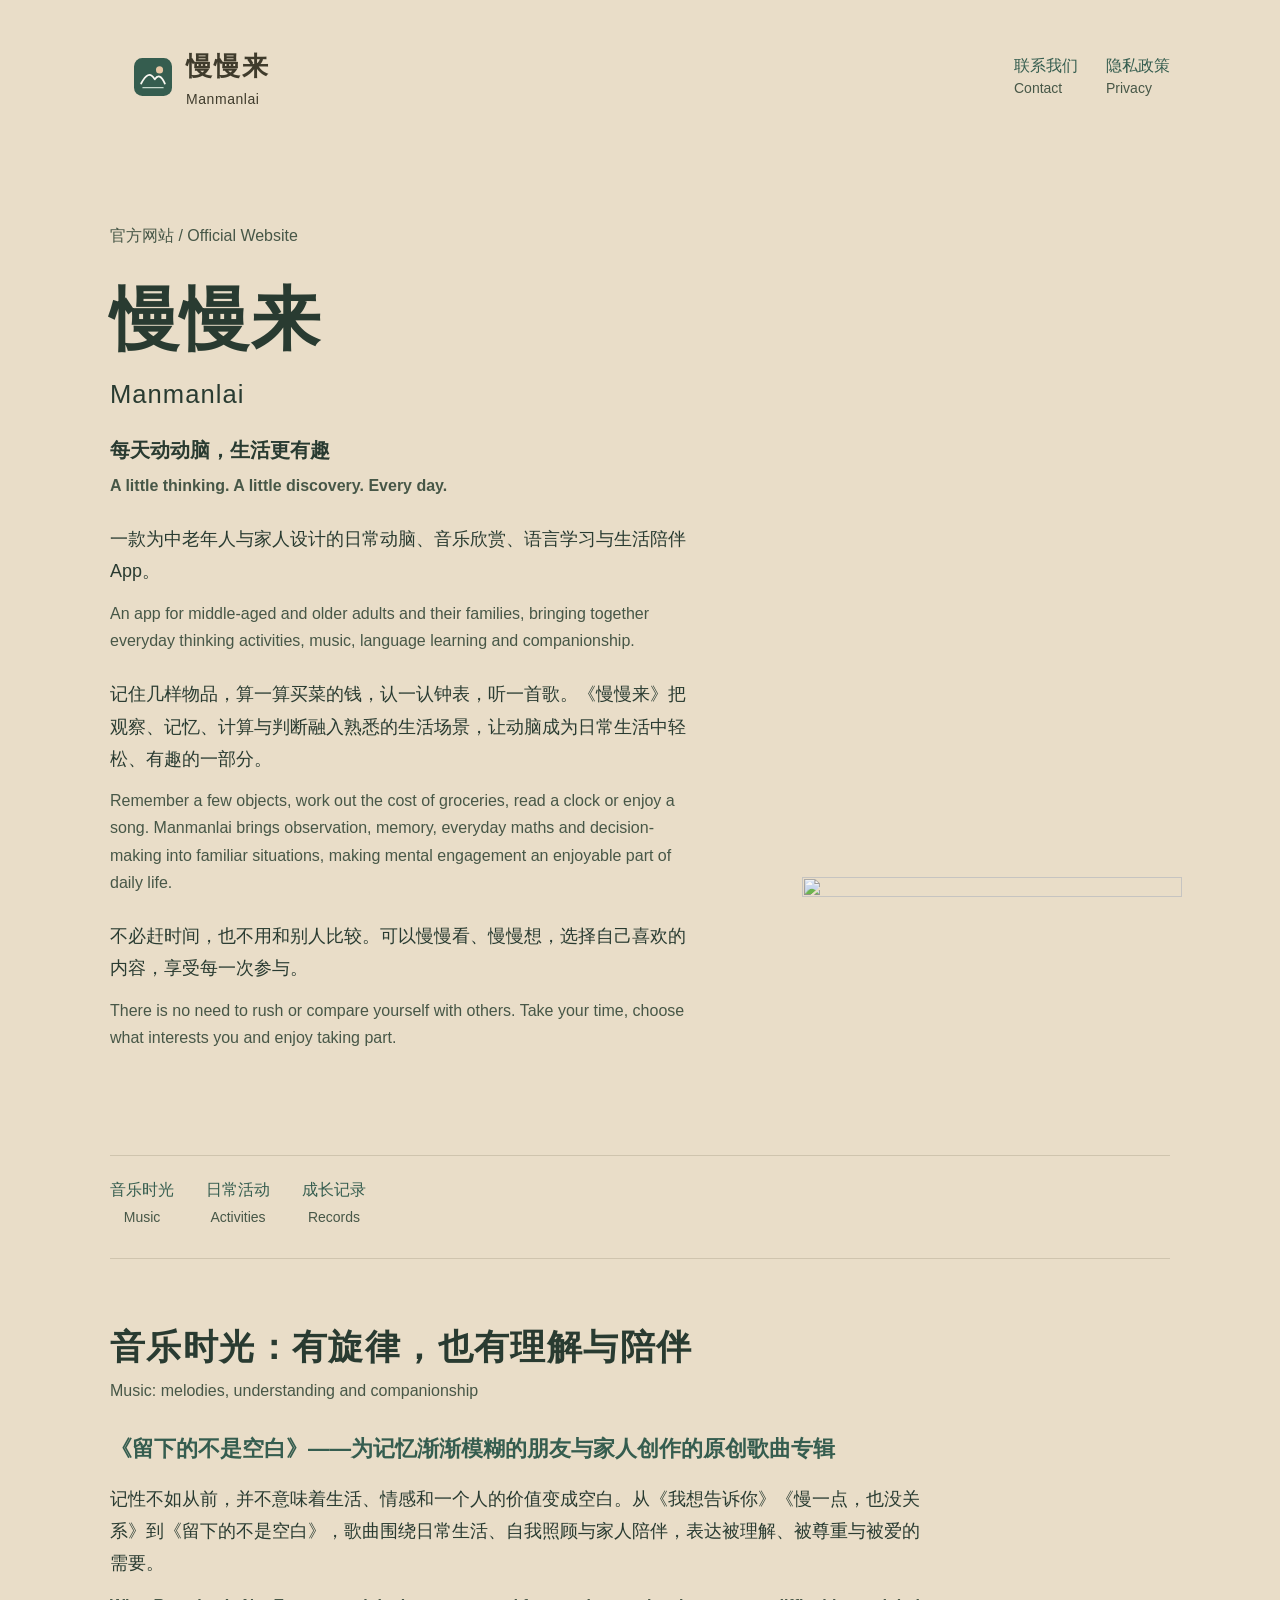
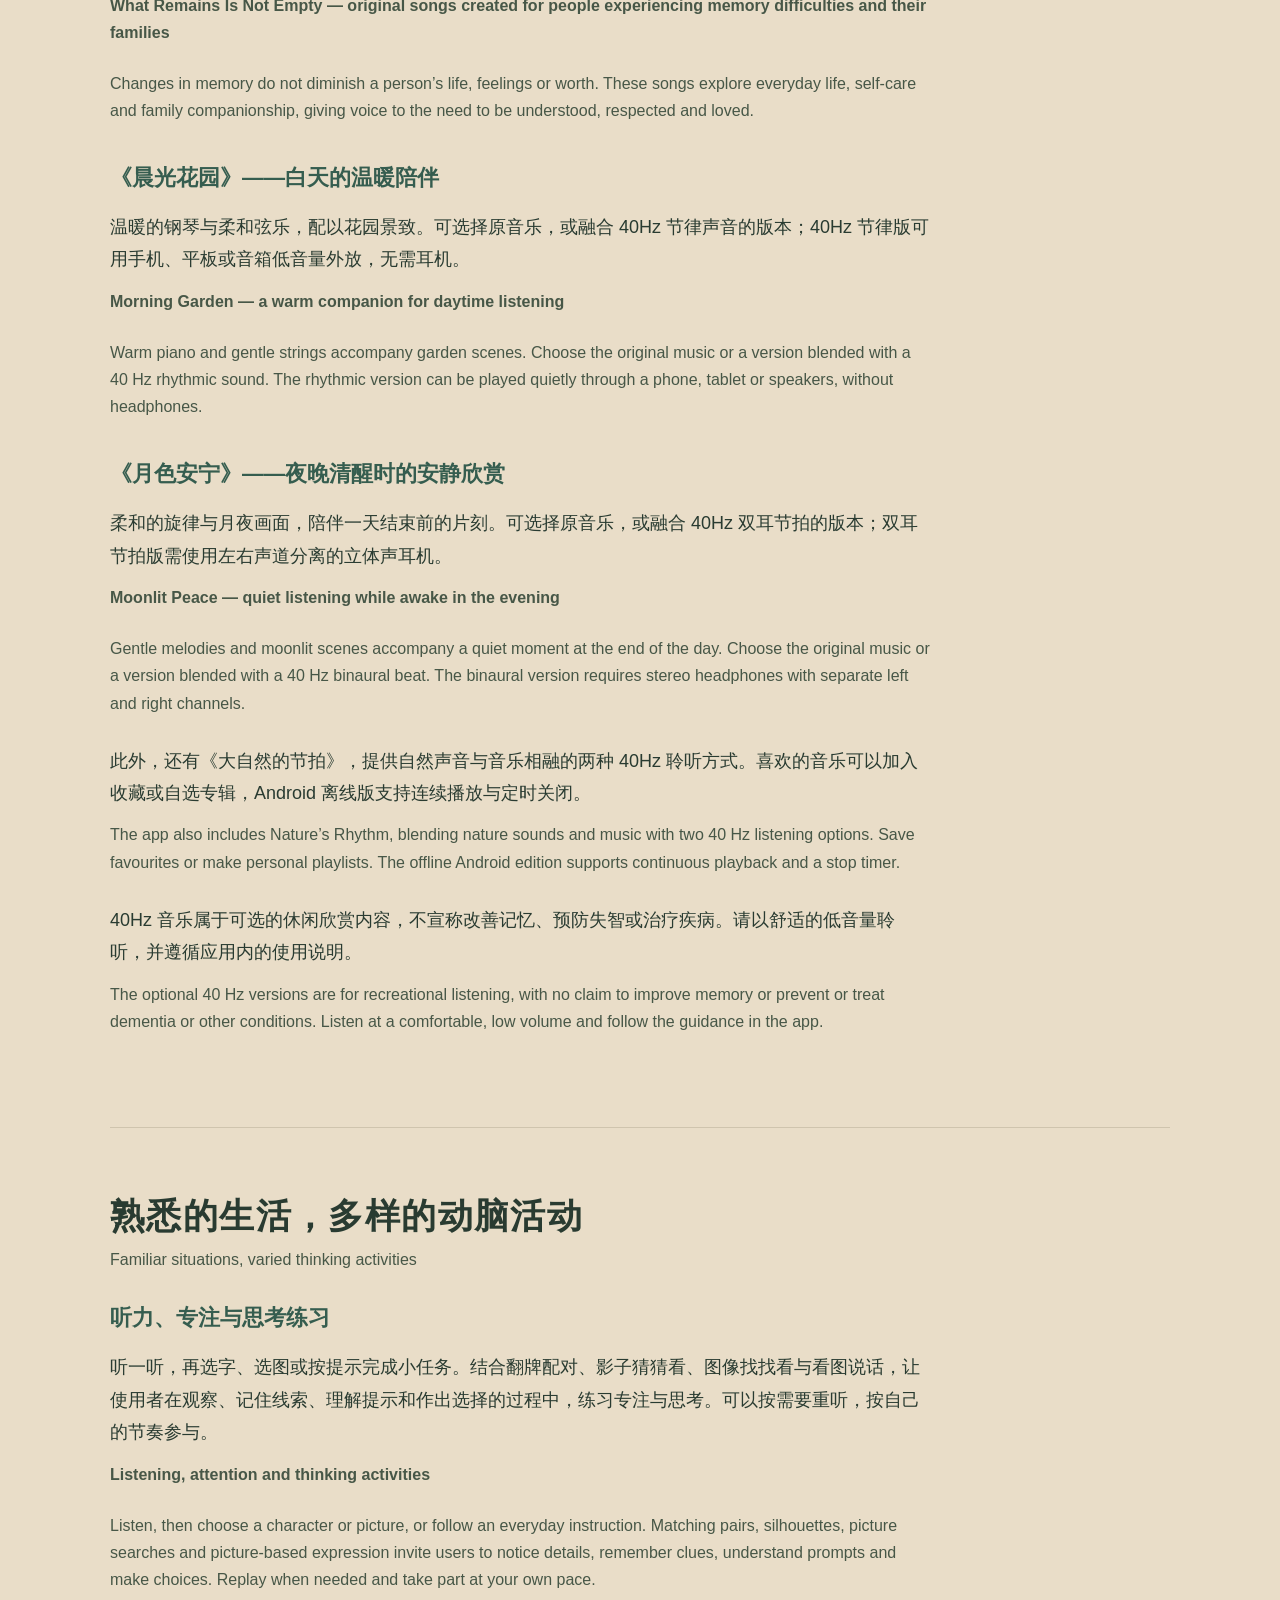
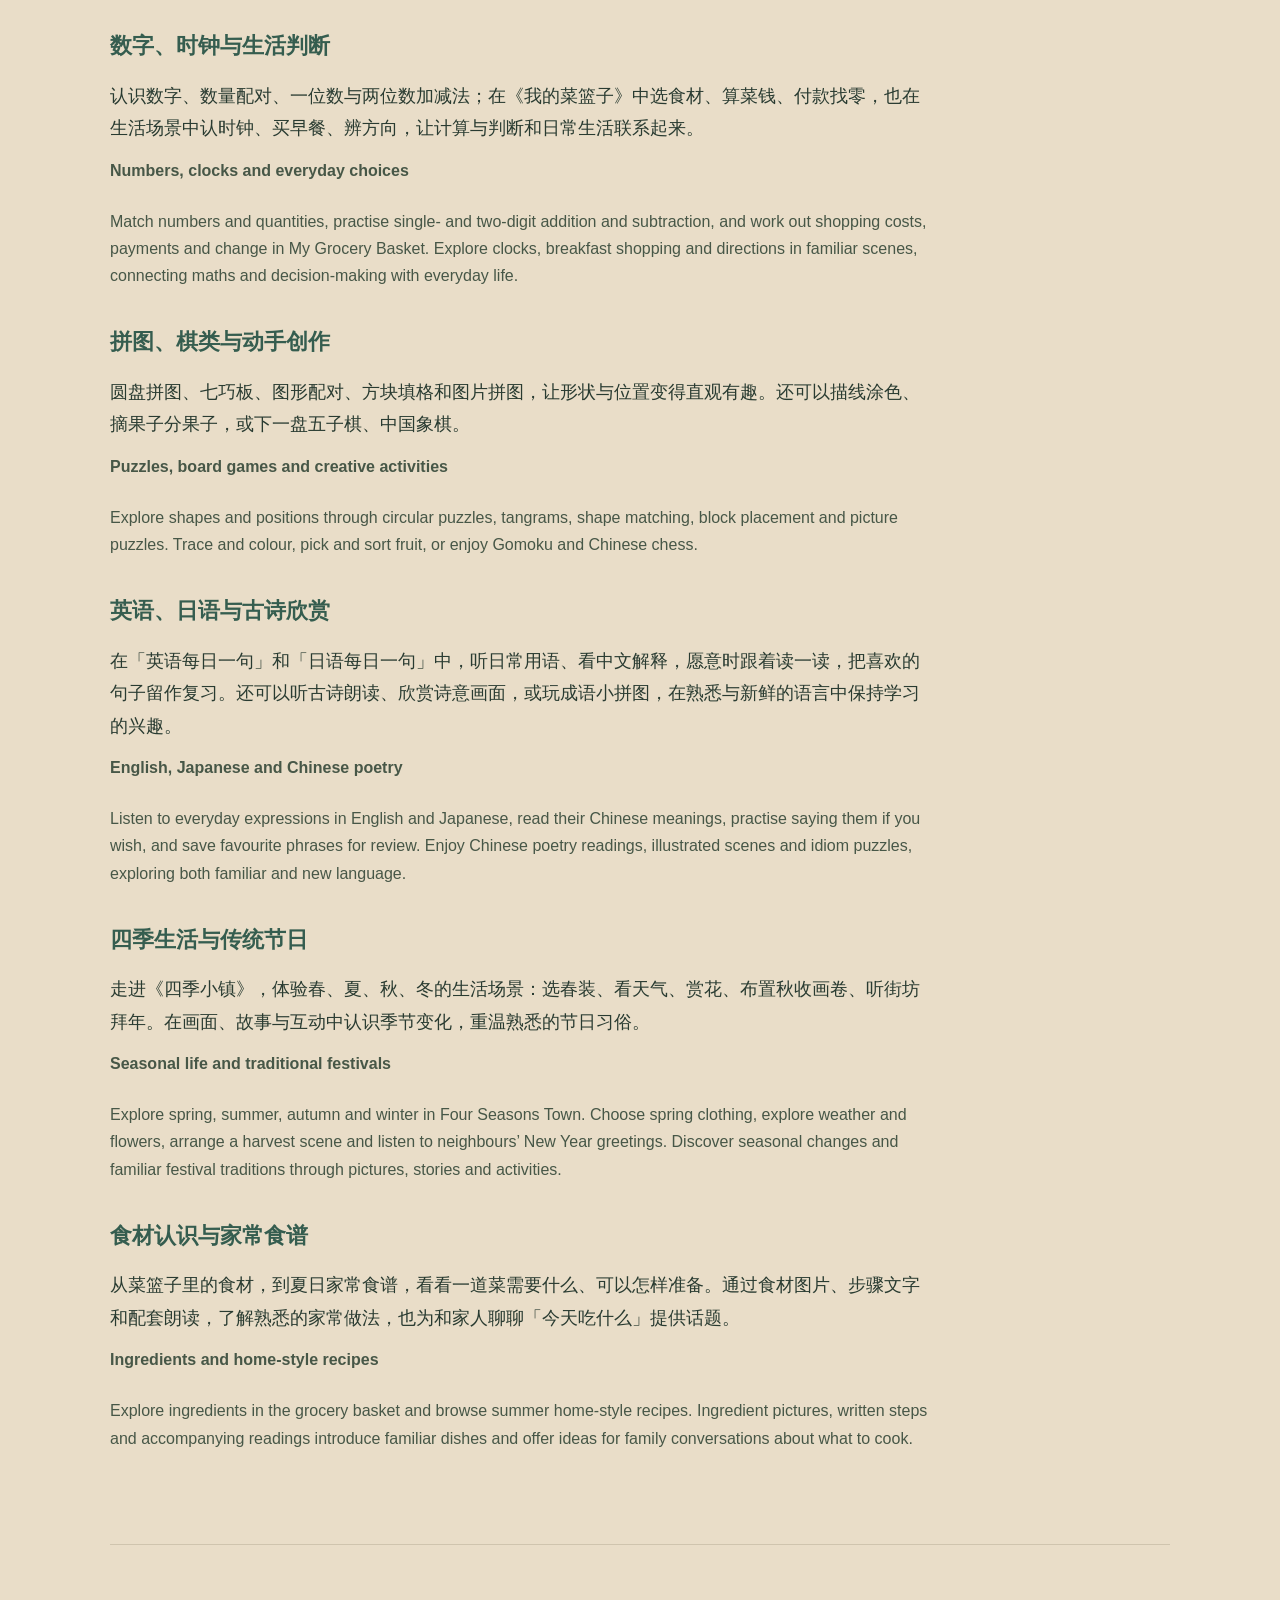
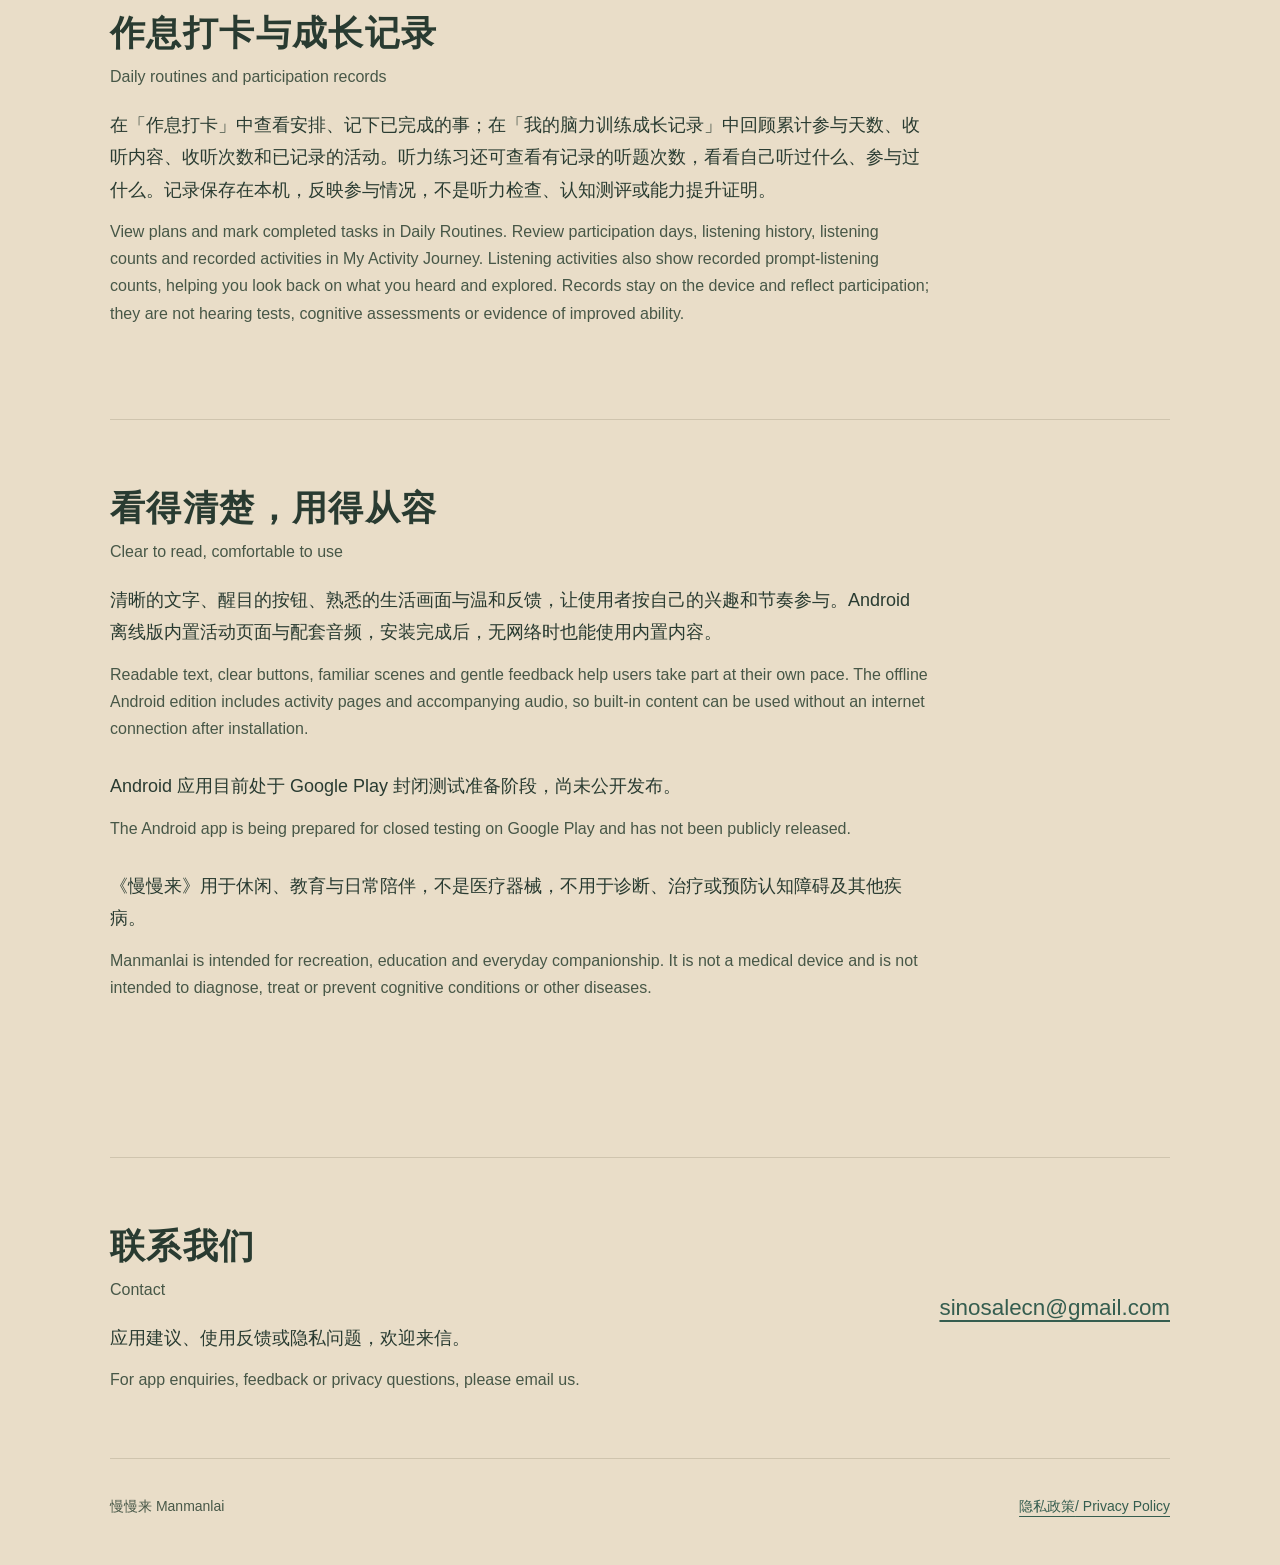
==== index.html @ cb076242 "Publish approved bilingual Manmanlai website content" ====
<!doctype html>
<html lang="zh-CN">
<head>
  <meta charset="utf-8">
  <meta name="viewport" content="width=device-width, initial-scale=1">
  <meta name="description" content="慢慢来 Manmanlai，为中老年人与家人设计的日常动脑、音乐欣赏、语言学习与生活陪伴 App。原创歌曲、可选40Hz音乐、英语日语、古诗、四季活动与本机参与记录。">
  <meta name="theme-color" content="#355d4f">
  <title>慢慢来 Manmanlai · 每天动动脑，生活更有趣</title>
  <link rel="icon" href="logo.svg" type="image/svg+xml">
  <link rel="stylesheet" href="styles.css">
  <link rel="stylesheet" href="paper.css">
</head>
<body>
  <a class="skip" href="#main">跳到主要内容 <span lang="en">/ Skip to content</span></a>
  <header class="site-header wrap">
    <a class="brand" href="./" aria-label="慢慢来 Manmanlai 首页 / Home"><img src="logo.svg" width="48" height="48" alt=""><span>慢慢来 <small lang="en">Manmanlai</small></span></a>
    <nav aria-label="导航 / Navigation"><a href="#contact">联系我们 <span lang="en">Contact</span></a><a href="privacy.html">隐私政策 <span lang="en">Privacy</span></a></nav>
  </header>
  <main id="main" class="wrap">
    <section class="hero" aria-labelledby="title">
      <p class="eyebrow">官方网站 <span lang="en">/ Official Website</span></p>
      <h1 id="title">慢慢来 <span class="title-en" lang="en">Manmanlai</span></h1>
      <p class="intro"><strong>每天动动脑，生活更有趣</strong></p>
      <p class="en" lang="en"><strong>A little thinking. A little discovery. Every day.</strong></p>
      <p>一款为中老年人与家人设计的日常动脑、音乐欣赏、语言学习与生活陪伴 App。</p>
      <p class="en" lang="en">An app for middle-aged and older adults and their families, bringing together everyday thinking activities, music, language learning and companionship.</p>
      <p>记住几样物品，算一算买菜的钱，认一认钟表，听一首歌。《慢慢来》把观察、记忆、计算与判断融入熟悉的生活场景，让动脑成为日常生活中轻松、有趣的一部分。</p>
      <p class="en" lang="en">Remember a few objects, work out the cost of groceries, read a clock or enjoy a song. Manmanlai brings observation, memory, everyday maths and decision-making into familiar situations, making mental engagement an enjoyable part of daily life.</p>
      <p>不必赶时间，也不用和别人比较。可以慢慢看、慢慢想，选择自己喜欢的内容，享受每一次参与。</p>
      <p class="en" lang="en">There is no need to rush or compare yourself with others. Take your time, choose what interests you and enjoy taking part.</p>
      <img class="hero-art" src="assets/mountain-ink.png" width="1536" height="1024" alt="" fetchpriority="high">
    </section>
    <nav class="section-links" aria-label="页面内容 / On this page"><a href="#music">音乐时光 <span lang="en">Music</span></a><a href="#activities">日常活动 <span lang="en">Activities</span></a><a href="#records">成长记录 <span lang="en">Records</span></a></nav>
    <section id="music" class="section" aria-labelledby="music-title">
      <h2 id="music-title">音乐时光：有旋律，也有理解与陪伴 <span class="en-heading" lang="en">Music: melodies, understanding and companionship</span></h2>
      <h3><strong>《留下的不是空白》——为记忆渐渐模糊的朋友与家人创作的原创歌曲专辑</strong></h3>
      <p>记性不如从前，并不意味着生活、情感和一个人的价值变成空白。从《我想告诉你》《慢一点，也没关系》到《留下的不是空白》，歌曲围绕日常生活、自我照顾与家人陪伴，表达被理解、被尊重与被爱的需要。</p>
      <p class="en" lang="en"><strong>What Remains Is Not Empty — original songs created for people experiencing memory difficulties and their families</strong></p>
      <p class="en" lang="en">Changes in memory do not diminish a person’s life, feelings or worth. These songs explore everyday life, self-care and family companionship, giving voice to the need to be understood, respected and loved.</p>
      <h3><strong>《晨光花园》——白天的温暖陪伴</strong></h3>
      <p>温暖的钢琴与柔和弦乐，配以花园景致。可选择原音乐，或融合 40Hz 节律声音的版本；40Hz 节律版可用手机、平板或音箱低音量外放，无需耳机。</p>
      <p class="en" lang="en"><strong>Morning Garden — a warm companion for daytime listening</strong></p>
      <p class="en" lang="en">Warm piano and gentle strings accompany garden scenes. Choose the original music or a version blended with a 40 Hz rhythmic sound. The rhythmic version can be played quietly through a phone, tablet or speakers, without headphones.</p>
      <h3><strong>《月色安宁》——夜晚清醒时的安静欣赏</strong></h3>
      <p>柔和的旋律与月夜画面，陪伴一天结束前的片刻。可选择原音乐，或融合 40Hz 双耳节拍的版本；双耳节拍版需使用左右声道分离的立体声耳机。</p>
      <p class="en" lang="en"><strong>Moonlit Peace — quiet listening while awake in the evening</strong></p>
      <p class="en" lang="en">Gentle melodies and moonlit scenes accompany a quiet moment at the end of the day. Choose the original music or a version blended with a 40 Hz binaural beat. The binaural version requires stereo headphones with separate left and right channels.</p>
      <p>此外，还有《大自然的节拍》，提供自然声音与音乐相融的两种 40Hz 聆听方式。喜欢的音乐可以加入收藏或自选专辑，Android 离线版支持连续播放与定时关闭。</p>
      <p class="en" lang="en">The app also includes Nature’s Rhythm, blending nature sounds and music with two 40 Hz listening options. Save favourites or make personal playlists. The offline Android edition supports continuous playback and a stop timer.</p>
      <p>40Hz 音乐属于可选的休闲欣赏内容，不宣称改善记忆、预防失智或治疗疾病。请以舒适的低音量聆听，并遵循应用内的使用说明。</p>
      <p class="en" lang="en">The optional 40 Hz versions are for recreational listening, with no claim to improve memory or prevent or treat dementia or other conditions. Listen at a comfortable, low volume and follow the guidance in the app.</p>
    </section>
    <section id="activities" class="section" aria-labelledby="activities-title">
      <h2 id="activities-title">熟悉的生活，多样的动脑活动 <span class="en-heading" lang="en">Familiar situations, varied thinking activities</span></h2>
      <h3><strong>听力、专注与思考练习</strong></h3>
      <p>听一听，再选字、选图或按提示完成小任务。结合翻牌配对、影子猜猜看、图像找找看与看图说话，让使用者在观察、记住线索、理解提示和作出选择的过程中，练习专注与思考。可以按需要重听，按自己的节奏参与。</p>
      <p class="en" lang="en"><strong>Listening, attention and thinking activities</strong></p>
      <p class="en" lang="en">Listen, then choose a character or picture, or follow an everyday instruction. Matching pairs, silhouettes, picture searches and picture-based expression invite users to notice details, remember clues, understand prompts and make choices. Replay when needed and take part at your own pace.</p>
      <h3><strong>数字、时钟与生活判断</strong></h3>
      <p>认识数字、数量配对、一位数与两位数加减法；在《我的菜篮子》中选食材、算菜钱、付款找零，也在生活场景中认时钟、买早餐、辨方向，让计算与判断和日常生活联系起来。</p>
      <p class="en" lang="en"><strong>Numbers, clocks and everyday choices</strong></p>
      <p class="en" lang="en">Match numbers and quantities, practise single- and two-digit addition and subtraction, and work out shopping costs, payments and change in My Grocery Basket. Explore clocks, breakfast shopping and directions in familiar scenes, connecting maths and decision-making with everyday life.</p>
      <h3><strong>拼图、棋类与动手创作</strong></h3>
      <p>圆盘拼图、七巧板、图形配对、方块填格和图片拼图，让形状与位置变得直观有趣。还可以描线涂色、摘果子分果子，或下一盘五子棋、中国象棋。</p>
      <p class="en" lang="en"><strong>Puzzles, board games and creative activities</strong></p>
      <p class="en" lang="en">Explore shapes and positions through circular puzzles, tangrams, shape matching, block placement and picture puzzles. Trace and colour, pick and sort fruit, or enjoy Gomoku and Chinese chess.</p>
      <h3><strong>英语、日语与古诗欣赏</strong></h3>
      <p>在「英语每日一句」和「日语每日一句」中，听日常用语、看中文解释，愿意时跟着读一读，把喜欢的句子留作复习。还可以听古诗朗读、欣赏诗意画面，或玩成语小拼图，在熟悉与新鲜的语言中保持学习的兴趣。</p>
      <p class="en" lang="en"><strong>English, Japanese and Chinese poetry</strong></p>
      <p class="en" lang="en">Listen to everyday expressions in English and Japanese, read their Chinese meanings, practise saying them if you wish, and save favourite phrases for review. Enjoy Chinese poetry readings, illustrated scenes and idiom puzzles, exploring both familiar and new language.</p>
      <h3><strong>四季生活与传统节日</strong></h3>
      <p>走进《四季小镇》，体验春、夏、秋、冬的生活场景：选春装、看天气、赏花、布置秋收画卷、听街坊拜年。在画面、故事与互动中认识季节变化，重温熟悉的节日习俗。</p>
      <p class="en" lang="en"><strong>Seasonal life and traditional festivals</strong></p>
      <p class="en" lang="en">Explore spring, summer, autumn and winter in Four Seasons Town. Choose spring clothing, explore weather and flowers, arrange a harvest scene and listen to neighbours’ New Year greetings. Discover seasonal changes and familiar festival traditions through pictures, stories and activities.</p>
      <h3><strong>食材认识与家常食谱</strong></h3>
      <p>从菜篮子里的食材，到夏日家常食谱，看看一道菜需要什么、可以怎样准备。通过食材图片、步骤文字和配套朗读，了解熟悉的家常做法，也为和家人聊聊「今天吃什么」提供话题。</p>
      <p class="en" lang="en"><strong>Ingredients and home-style recipes</strong></p>
      <p class="en" lang="en">Explore ingredients in the grocery basket and browse summer home-style recipes. Ingredient pictures, written steps and accompanying readings introduce familiar dishes and offer ideas for family conversations about what to cook.</p>
    </section>
    <section id="records" class="section" aria-labelledby="records-title">
      <h2 id="records-title">作息打卡与成长记录 <span class="en-heading" lang="en">Daily routines and participation records</span></h2>
      <p>在「作息打卡」中查看安排、记下已完成的事；在「我的脑力训练成长记录」中回顾累计参与天数、收听内容、收听次数和已记录的活动。听力练习还可查看有记录的听题次数，看看自己听过什么、参与过什么。记录保存在本机，反映参与情况，不是听力检查、认知测评或能力提升证明。</p>
      <p class="en" lang="en">View plans and mark completed tasks in Daily Routines. Review participation days, listening history, listening counts and recorded activities in My Activity Journey. Listening activities also show recorded prompt-listening counts, helping you look back on what you heard and explored. Records stay on the device and reflect participation; they are not hearing tests, cognitive assessments or evidence of improved ability.</p>
    </section>
    <section id="design" class="section" aria-labelledby="design-title">
      <h2 id="design-title">看得清楚，用得从容 <span class="en-heading" lang="en">Clear to read, comfortable to use</span></h2>
      <p>清晰的文字、醒目的按钮、熟悉的生活画面与温和反馈，让使用者按自己的兴趣和节奏参与。Android 离线版内置活动页面与配套音频，安装完成后，无网络时也能使用内置内容。</p>
      <p class="en" lang="en">Readable text, clear buttons, familiar scenes and gentle feedback help users take part at their own pace. The offline Android edition includes activity pages and accompanying audio, so built-in content can be used without an internet connection after installation.</p>
      <p>Android 应用目前处于 Google Play 封闭测试准备阶段，尚未公开发布。</p>
      <p class="en" lang="en">The Android app is being prepared for closed testing on Google Play and has not been publicly released.</p>
      <p>《慢慢来》用于休闲、教育与日常陪伴，不是医疗器械，不用于诊断、治疗或预防认知障碍及其他疾病。</p>
      <p class="en" lang="en">Manmanlai is intended for recreation, education and everyday companionship. It is not a medical device and is not intended to diagnose, treat or prevent cognitive conditions or other diseases.</p>
    </section>
    <section id="contact" class="section contact" aria-labelledby="contact-title">
      <div><h2 id="contact-title">联系我们 <span class="en-heading" lang="en">Contact</span></h2><p>应用建议、使用反馈或隐私问题，欢迎来信。</p><p class="en" lang="en">For app enquiries, feedback or privacy questions, please email us.</p></div>
      <a class="email" href="mailto:sinosalecn@gmail.com">sinosalecn@gmail.com</a>
    </section>
  </main>
  <footer class="wrap"><span>慢慢来 <span lang="en">Manmanlai</span></span><a href="privacy.html">隐私政策 <span lang="en">/ Privacy Policy</span></a></footer>
</body>
</html>
---- styles.css ----
:root{color-scheme:light;--paper:#faf8f2;--ink:#293d36;--green:#355d4f;--muted:#52645b;--line:#d5ded4;--wash:#e6ede5;font-family:-apple-system,BlinkMacSystemFont,"PingFang SC","Microsoft YaHei",sans-serif;color:var(--ink);background:var(--paper);font-size:100%;line-height:1.8}
*{box-sizing:border-box}body{margin:0}a{color:var(--green);text-underline-offset:5px}a:hover{text-decoration-thickness:2px}a:focus-visible{outline:3px solid var(--green);outline-offset:5px}img{display:block}p{margin:0 0 1rem}h1,h2,h3{line-height:1.4;margin:0 0 1.2rem}h1{font-size:clamp(2.7rem,6.5vw,4.8rem);font-weight:600;letter-spacing:.02em}h2{font-size:clamp(1.65rem,4vw,2.2rem);font-weight:600}h3{font-size:1.35rem;font-weight:600}p{font-size:1.125rem}.wrap{width:min(1060px,calc(100% - 64px));margin-inline:auto}.site-header{display:flex;align-items:center;justify-content:space-between;padding-block:30px;border-bottom:1px solid var(--line);gap:24px}.brand{display:flex;align-items:center;gap:14px;text-decoration:none;font-size:1.35rem;font-weight:600}.brand small{display:block;font-size:.875rem;font-weight:400;letter-spacing:.06em;line-height:1.4}nav{display:flex;gap:28px}nav a{display:flex;align-items:center;min-height:48px;font-size:1rem;text-decoration:none}.hero{position:relative;isolation:isolate;padding-block:88px 80px;overflow:hidden}.eyebrow{font-size:1rem;color:var(--muted);margin-bottom:22px}.intro{max-width:590px;font-size:1.25rem}.hero-note{color:var(--muted);margin-bottom:30px}.button{display:inline-flex;align-items:center;justify-content:center;min-height:56px;padding:10px 28px;background:var(--green);color:#fff;text-decoration:none;border-radius:8px;font-size:1.125rem}.section{padding-block:64px;border-top:1px solid var(--line);scroll-margin-top:24px}.section-intro{max-width:730px}.features{display:grid;grid-template-columns:1fr 1fr;gap:32px 64px;margin-top:40px}.features article{padding-left:20px;border-left:3px solid #b2c6b6}.features p{margin:0}.testing{padding:36px 40px;background:var(--wash);border:0;border-radius:8px;margin:16px 0 0}.testing .eyebrow{margin-bottom:12px}.muted{color:var(--muted);font-size:1rem}.contact{display:flex;align-items:center;justify-content:space-between;gap:30px;margin-top:64px}.email{font-size:clamp(1.1rem,2.4vw,1.4rem);overflow-wrap:anywhere;min-height:48px;display:inline-flex;align-items:center}.privacy-preview{max-width:760px}.privacy-preview h2{font-size:1.5rem}footer{display:flex;flex-wrap:wrap;justify-content:space-between;align-items:center;gap:16px;padding-block:26px 36px;border-top:1px solid var(--line);font-size:.875rem;color:var(--muted)}footer a{min-height:44px;display:inline-flex;align-items:center}.skip{position:absolute;left:16px;top:-100px;background:var(--paper);padding:12px;z-index:5}.skip:focus{top:12px}.quiet-mark{position:absolute;width:330px;height:300px;right:-16px;bottom:30px;z-index:-1;opacity:.7;overflow:hidden}.sun{position:absolute;width:55px;height:55px;border-radius:50%;background:#e6c7a5;top:26px;right:75px}.hill{position:absolute;width:260px;height:170px;border-radius:60% 80% 0 0;transform:rotate(-12deg);right:-10px;bottom:50px;background:#cbd8cf}.hill-front{right:80px;bottom:10px;background:#afc4b9;transform:rotate(18deg)}.water{position:absolute;bottom:15px;width:330px;border-top:2px solid #a0b9b0;transform:rotate(-5deg)}.seal{position:absolute;right:24px;bottom:10px;border:1px solid #986957;color:#865847;padding:0 5px;font-family:serif;font-size:20px}.hero p,.hero h1,.hero a{position:relative;z-index:1}
@media(max-width:900px){.quiet-mark{opacity:.32;right:-100px}.intro{max-width:570px}}@media(max-width:600px){.wrap{width:calc(100% - 40px)}.site-header{padding-block:20px;gap:14px;align-items:flex-start}.brand{gap:9px;font-size:1.15rem}.brand img{width:40px;height:40px}nav{gap:8px;flex-direction:column}nav a{font-size:.875rem;min-height:36px}.hero{padding-block:52px 64px}h1{font-size:2.65rem}.intro{font-size:1.125rem}.hero-note{max-width:240px}.quiet-mark{width:240px;right:-100px;bottom:15px;opacity:.25}.features{grid-template-columns:1fr;gap:28px}.section{padding-block:44px}.testing{padding:28px 24px}.contact{display:block;margin-top:44px}.contact .email{margin-top:8px}.eyebrow{font-size:.9375rem}footer{display:block}footer span{display:block}footer a{margin-block:4px}}
---- paper.css ----
/* Reuse the current Manmanlai app's approved paper assets and colors. */
.section-links{display:flex;flex-wrap:wrap;gap:12px 32px;padding:20px 0 28px;border-top:1px solid var(--line)}
.section-links a{display:inline-flex;flex-direction:column;justify-content:center;min-height:48px;text-decoration:none}
.section-links a span{font-size:.875rem;color:var(--muted)}
.section h3{font-size:1.35rem;line-height:1.6;color:var(--green);margin-top:36px;margin-bottom:16px}
.section h3:first-of-type{margin-top:28px}
.section>p{max-width:820px}
.section>p.en{max-width:820px;margin-bottom:28px}
html,:root{background:#e9ddc8 url('assets/home-bg-paper-light.jpg') repeat;background-size:600px 900px;color:#293b31}
body{background:transparent}
:root{--paper:#e9ddc8;--ink:#293b31;--muted:#475747;--line:#a99f8866}
.site-header{border-bottom:0}
.brand{position:relative;isolation:isolate;padding:14px 24px;min-width:220px}
.brand:before{content:'';position:absolute;inset:0;background:url('assets/title-layered-paper.png') center/100% 100% no-repeat;z-index:-1}
.brand>img{width:38px;height:38px}
.brand>span{font-family:'Kaiti SC',STKaiti,KaiTi,'Songti SC',serif;letter-spacing:.08em;font-size:1.6rem;color:#3f3b2c}
.brand small{font-family:-apple-system,BlinkMacSystemFont,'PingFang SC',sans-serif;font-size:.875rem;letter-spacing:.04em}
.hero{padding-block:68px 70px;min-height:620px;overflow:visible}
.hero h1{font-family:'Kaiti SC',STKaiti,KaiTi,'Songti SC',serif;font-weight:600;font-size:clamp(2.6rem,5.5vw,4.3rem)}
.hero .intro{max-width:570px}
.hero-art{position:absolute;width:470px;max-width:54%;height:auto;right:-12px;bottom:25px;z-index:-1;opacity:.85}
.section h2{font-family:'Kaiti SC',STKaiti,KaiTi,'Songti SC',serif;letter-spacing:.04em}
.features{gap:28px}
.features article{position:relative;isolation:isolate;border:0;padding:30px 32px;background:transparent}
.features article:before,.testing:before{content:'';position:absolute;inset:0;border:24px solid transparent;border-image:url('assets/card-torn-main.png') 76 fill / 24px / 0 stretch;z-index:-1;pointer-events:none}
.testing{position:relative;isolation:isolate;background:transparent;border-radius:0;padding:38px 40px}
.contact{position:relative}
.privacy-preview{max-width:none;padding-right:200px;position:relative}
.privacy-preview:after{content:'';position:absolute;right:0;bottom:35px;width:150px;height:145px;background:url('assets/flower-ink-reused.png') center/contain no-repeat;pointer-events:none}
.policy{max-width:760px;padding-block:40px 60px}.policy h1{font-size:2.3rem}.policy h2{font-size:1.5rem;margin-top:36px}.policy p,.policy li{font-size:1.125rem}.policy ul{padding-left:1.4em}.policy li{margin-bottom:12px}.policy nav{flex-wrap:wrap}.policy .back{display:inline-flex;align-items:center;min-height:48px}.policy a{overflow-wrap:anywhere}.error-page{min-height:65vh;padding-block:70px}
@media(max-width:900px){.hero-art{opacity:.42;bottom:20px;right:-10px}.hero{min-height:600px}}
@media(max-width:600px){.site-header{padding-block:16px;align-items:center}.brand{min-width:0;padding:14px 16px;gap:8px}.brand>span{font-size:1.4rem}.brand>img{width:32px;height:32px}nav{gap:4px}.hero{padding-block:40px 180px;min-height:0}.hero h1{font-size:2.65rem}.hero-art{max-width:none;width:280px;right:-10px;bottom:0;opacity:.85}.hero-note{max-width:none}.features article{padding:28px}.testing{padding:30px}.privacy-preview{padding-right:0;padding-bottom:155px}.privacy-preview:after{width:120px;height:120px;bottom:12px;right:0}.policy{padding-top:24px}}
.en{font-size:1rem;color:var(--muted);line-height:1.7;margin-top:-4px;margin-bottom:24px}
.en-heading{display:block;font-family:-apple-system,BlinkMacSystemFont,'PingFang SC',sans-serif;font-size:1rem;font-weight:400;letter-spacing:0;color:var(--muted);margin-top:6px;line-height:1.6}
.title-en{display:block;font-family:-apple-system,BlinkMacSystemFont,sans-serif;font-size:1.6rem;font-weight:400;letter-spacing:.04em;margin-top:8px}
.hero{padding-bottom:80px;min-height:480px}.hero .intro{margin-bottom:8px}.hero>p{max-width:580px}.hero-art{width:380px;max-width:40%;bottom:25px;opacity:.85}
.hero-note{color:var(--ink);margin:26px 0 8px}.features p.en{margin-top:12px}.contact .en{margin-bottom:0}.site-header nav a{display:block;line-height:1.5;padding-block:4px}.site-header nav a span{display:block;font-size:.875rem;color:var(--muted)}
@media(max-width:900px){.hero-art{max-width:38%;opacity:.38}.hero>p{max-width:570px}}
@media(max-width:600px){.site-header{gap:10px}.site-header nav{gap:10px;flex-direction:row}.site-header nav a{font-size:.875rem}.brand{padding:12px 10px;gap:6px}.brand>img{width:28px;height:28px}.brand>span{font-size:1.25rem}.brand small{font-size:.8rem}.hero{padding-bottom:170px;min-height:0}.hero-art{max-width:none;width:260px;bottom:0;opacity:.85}.hero>p{max-width:none}.hero-note{margin-bottom:8px}.section{padding-block:36px}.contact{margin-top:36px}.en{font-size:1rem}.policy p.en,.policy li .en{font-size:1rem}}
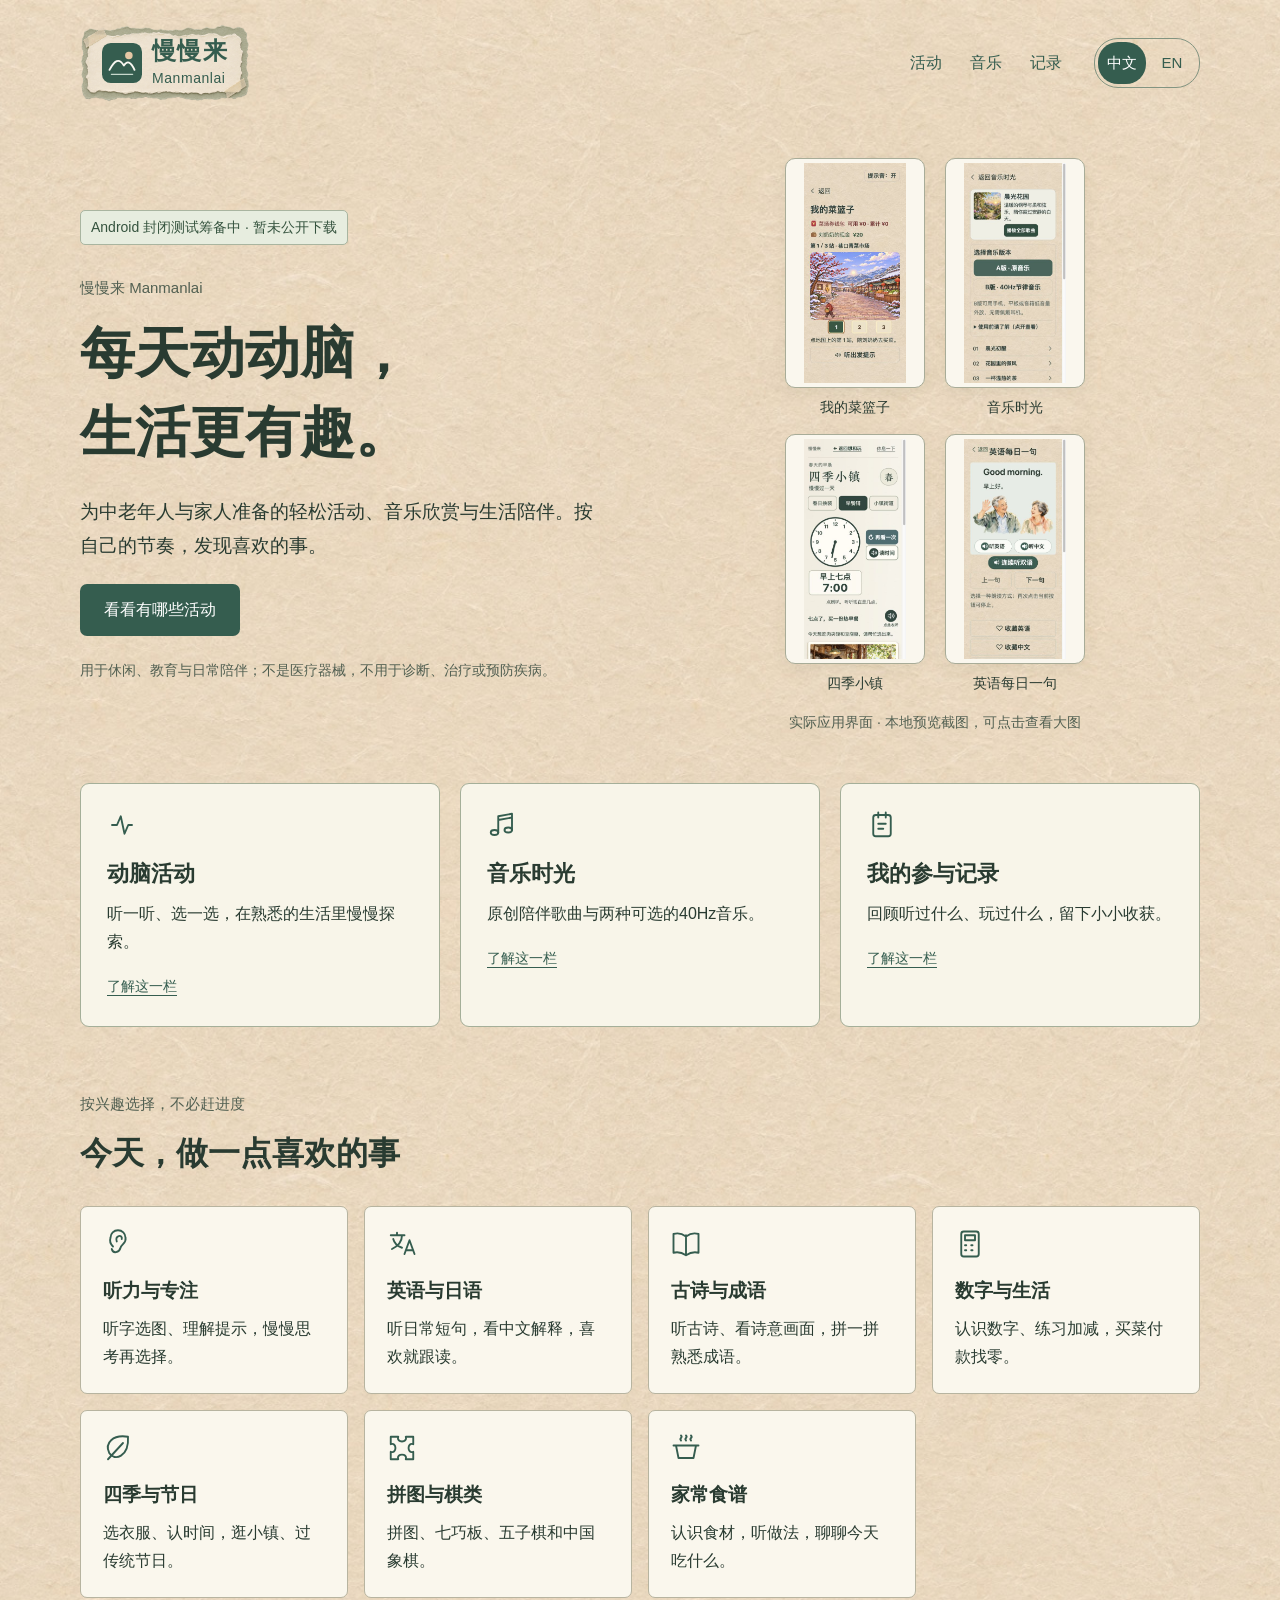
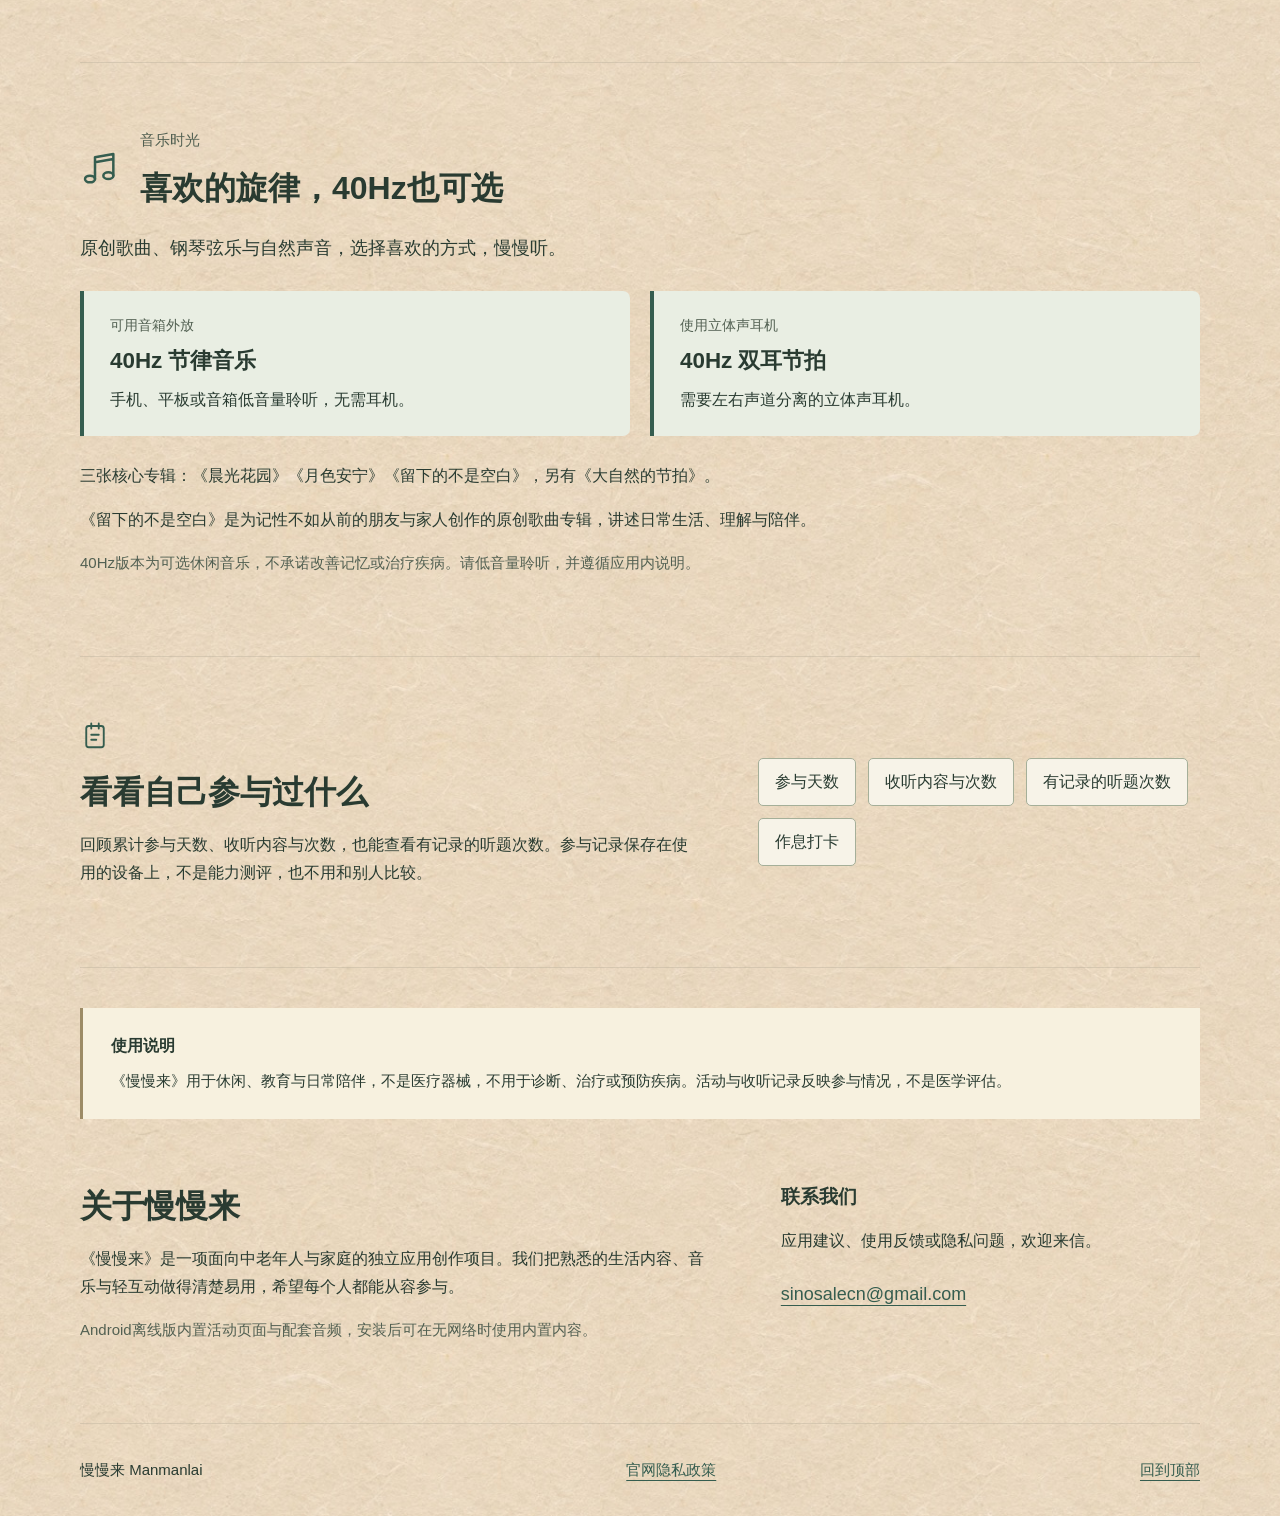
==== commit c218ec5a: "Simplify website layout and add language switching" ====
--- a/index.html
+++ b/index.html
@@ -3,99 +3,58 @@
 <head>
   <meta charset="utf-8">
   <meta name="viewport" content="width=device-width, initial-scale=1">
-  <meta name="description" content="慢慢来 Manmanlai，为中老年人与家人设计的日常动脑、音乐欣赏、语言学习与生活陪伴 App。原创歌曲、可选40Hz音乐、英语日语、古诗、四季活动与本机参与记录。">
+  <title>慢慢来 Manmanlai · 每天动动脑，生活更有趣</title>
+  <meta name="description" content="为中老年人与家人设计的轻松活动、原创音乐、可选40Hz音乐、英语日语与日常陪伴。Android封闭测试筹备中。">
   <meta name="theme-color" content="#355d4f">
-  <title>慢慢来 Manmanlai · 每天动动脑，生活更有趣</title>
+  <link rel="canonical" href="https://sinosale.github.io/manmanlai/">
+  <link rel="alternate" hreflang="zh-CN" href="https://sinosale.github.io/manmanlai/">
+  <link rel="alternate" hreflang="en" href="https://sinosale.github.io/manmanlai/english.html">
+  <link rel="alternate" hreflang="x-default" href="https://sinosale.github.io/manmanlai/">
   <link rel="icon" href="logo.svg" type="image/svg+xml">
-  <link rel="stylesheet" href="styles.css">
-  <link rel="stylesheet" href="paper.css">
+  <link rel="stylesheet" href="home.css">
 </head>
 <body>
-  <a class="skip" href="#main">跳到主要内容 <span lang="en">/ Skip to content</span></a>
+  <a class="skip" href="#main">跳到主要内容</a>
   <header class="site-header wrap">
-    <a class="brand" href="./" aria-label="慢慢来 Manmanlai 首页 / Home"><img src="logo.svg" width="48" height="48" alt=""><span>慢慢来 <small lang="en">Manmanlai</small></span></a>
-    <nav aria-label="导航 / Navigation"><a href="#contact">联系我们 <span lang="en">Contact</span></a><a href="privacy.html">隐私政策 <span lang="en">Privacy</span></a></nav>
+    <a class="brand" href="./" aria-label="慢慢来首页"><img src="logo.svg" width="40" height="40" alt=""><span>慢慢来<small lang="en">Manmanlai</small></span></a>
+    <nav class="main-nav" aria-label="页面导航"><a href="#activity">活动</a><a href="#music">音乐</a><a href="#records">记录</a></nav>
+    <nav class="languages" aria-label="Language"><a href="./" lang="zh-CN" aria-current="page">中文</a><a href="english.html" lang="en">EN</a></nav>
   </header>
-  <main id="main" class="wrap">
-    <section class="hero" aria-labelledby="title">
-      <p class="eyebrow">官方网站 <span lang="en">/ Official Website</span></p>
-      <h1 id="title">慢慢来 <span class="title-en" lang="en">Manmanlai</span></h1>
-      <p class="intro"><strong>每天动动脑，生活更有趣</strong></p>
-      <p class="en" lang="en"><strong>A little thinking. A little discovery. Every day.</strong></p>
-      <p>一款为中老年人与家人设计的日常动脑、音乐欣赏、语言学习与生活陪伴 App。</p>
-      <p class="en" lang="en">An app for middle-aged and older adults and their families, bringing together everyday thinking activities, music, language learning and companionship.</p>
-      <p>记住几样物品，算一算买菜的钱，认一认钟表，听一首歌。《慢慢来》把观察、记忆、计算与判断融入熟悉的生活场景，让动脑成为日常生活中轻松、有趣的一部分。</p>
-      <p class="en" lang="en">Remember a few objects, work out the cost of groceries, read a clock or enjoy a song. Manmanlai brings observation, memory, everyday maths and decision-making into familiar situations, making mental engagement an enjoyable part of daily life.</p>
-      <p>不必赶时间，也不用和别人比较。可以慢慢看、慢慢想，选择自己喜欢的内容，享受每一次参与。</p>
-      <p class="en" lang="en">There is no need to rush or compare yourself with others. Take your time, choose what interests you and enjoy taking part.</p>
-      <img class="hero-art" src="assets/mountain-ink.png" width="1536" height="1024" alt="" fetchpriority="high">
+  <main id="main" class="wrap" tabindex="-1">
+    <section class="hero" aria-labelledby="hero-title">
+      <div class="hero-copy">
+        <p class="status">Android 封闭测试筹备中 · 暂未公开下载</p>
+        <p class="eyebrow">慢慢来 Manmanlai</p>
+        <h1 id="hero-title">每天动动脑，<br>生活更有趣。</h1>
+        <p class="intro">为中老年人与家人准备的轻松活动、音乐欣赏与生活陪伴。按自己的节奏，发现喜欢的事。</p>
+        <a class="button" href="#activity">看看有哪些活动</a>
+        <p class="scope-note">用于休闲、教育与日常陪伴；不是医疗器械，不用于诊断、治疗或预防疾病。</p>
+      </div>
+      <div class="app-preview"><div class="screenshot-grid"><figure><a href="assets/app-market.jpg" aria-label="查看完整截图：我的菜篮子"><img src="assets/app-market.jpg" width="390" height="844" alt="应用实际页面：我的菜篮子，冬日市场地图与三站买菜路线" fetchpriority=high></a><figcaption>我的菜篮子</figcaption></figure><figure><a href="assets/app-music.jpg" aria-label="查看完整截图：音乐时光"><img src="assets/app-music.jpg" width="390" height="844" alt="应用实际页面：晨光花园专辑与原音乐、40Hz节律音乐版本选择" loading=lazy></a><figcaption>音乐时光</figcaption></figure><figure><a href="assets/app-seasons.jpg" aria-label="查看完整截图：四季小镇"><img src="assets/app-seasons.jpg" width="390" height="844" alt="应用实际页面：春天早餐铺，认识时钟与选择早餐" loading=lazy></a><figcaption>四季小镇</figcaption></figure><figure><a href="assets/app-language.jpg" aria-label="查看完整截图：英语每日一句"><img src="assets/app-language.jpg" width="390" height="844" alt="应用实际页面：Good morning与中文解释、双语朗读按钮" loading=lazy></a><figcaption>英语每日一句</figcaption></figure></div><p class="caption">实际应用界面 · 本地预览截图，可点击查看大图</p></div>
     </section>
-    <nav class="section-links" aria-label="页面内容 / On this page"><a href="#music">音乐时光 <span lang="en">Music</span></a><a href="#activities">日常活动 <span lang="en">Activities</span></a><a href="#records">成长记录 <span lang="en">Records</span></a></nav>
-    <section id="music" class="section" aria-labelledby="music-title">
-      <h2 id="music-title">音乐时光：有旋律，也有理解与陪伴 <span class="en-heading" lang="en">Music: melodies, understanding and companionship</span></h2>
-      <h3><strong>《留下的不是空白》——为记忆渐渐模糊的朋友与家人创作的原创歌曲专辑</strong></h3>
-      <p>记性不如从前，并不意味着生活、情感和一个人的价值变成空白。从《我想告诉你》《慢一点，也没关系》到《留下的不是空白》，歌曲围绕日常生活、自我照顾与家人陪伴，表达被理解、被尊重与被爱的需要。</p>
-      <p class="en" lang="en"><strong>What Remains Is Not Empty — original songs created for people experiencing memory difficulties and their families</strong></p>
-      <p class="en" lang="en">Changes in memory do not diminish a person’s life, feelings or worth. These songs explore everyday life, self-care and family companionship, giving voice to the need to be understood, respected and loved.</p>
-      <h3><strong>《晨光花园》——白天的温暖陪伴</strong></h3>
-      <p>温暖的钢琴与柔和弦乐，配以花园景致。可选择原音乐，或融合 40Hz 节律声音的版本；40Hz 节律版可用手机、平板或音箱低音量外放，无需耳机。</p>
-      <p class="en" lang="en"><strong>Morning Garden — a warm companion for daytime listening</strong></p>
-      <p class="en" lang="en">Warm piano and gentle strings accompany garden scenes. Choose the original music or a version blended with a 40 Hz rhythmic sound. The rhythmic version can be played quietly through a phone, tablet or speakers, without headphones.</p>
-      <h3><strong>《月色安宁》——夜晚清醒时的安静欣赏</strong></h3>
-      <p>柔和的旋律与月夜画面，陪伴一天结束前的片刻。可选择原音乐，或融合 40Hz 双耳节拍的版本；双耳节拍版需使用左右声道分离的立体声耳机。</p>
-      <p class="en" lang="en"><strong>Moonlit Peace — quiet listening while awake in the evening</strong></p>
-      <p class="en" lang="en">Gentle melodies and moonlit scenes accompany a quiet moment at the end of the day. Choose the original music or a version blended with a 40 Hz binaural beat. The binaural version requires stereo headphones with separate left and right channels.</p>
-      <p>此外，还有《大自然的节拍》，提供自然声音与音乐相融的两种 40Hz 聆听方式。喜欢的音乐可以加入收藏或自选专辑，Android 离线版支持连续播放与定时关闭。</p>
-      <p class="en" lang="en">The app also includes Nature’s Rhythm, blending nature sounds and music with two 40 Hz listening options. Save favourites or make personal playlists. The offline Android edition supports continuous playback and a stop timer.</p>
-      <p>40Hz 音乐属于可选的休闲欣赏内容，不宣称改善记忆、预防失智或治疗疾病。请以舒适的低音量聆听，并遵循应用内的使用说明。</p>
-      <p class="en" lang="en">The optional 40 Hz versions are for recreational listening, with no claim to improve memory or prevent or treat dementia or other conditions. Listen at a comfortable, low volume and follow the guidance in the app.</p>
+    <div class="core-grid" aria-label="三个核心栏目"><a class="core-card" href="#activity"><svg class="icon" viewBox="0 0 24 24" fill="none" stroke="currentColor" stroke-width="1.5" stroke-linecap="round" stroke-linejoin="round" aria-hidden="true"><path d="M4 12h4l3-7 3 14 3-7h3"/></svg><h2>动脑活动</h2><p>听一听、选一选，在熟悉的生活里慢慢探索。</p><span class="card-link">了解这一栏</span></a><a class="core-card" href="#music"><svg class="icon" viewBox="0 0 24 24" fill="none" stroke="currentColor" stroke-width="1.5" stroke-linecap="round" stroke-linejoin="round" aria-hidden="true"><path d="M9 18V5l11-2v13M9 8l11-2"/><ellipse cx="6" cy="18" rx="3" ry="2"/><ellipse cx="17" cy="16" rx="3" ry="2"/></svg><h2>音乐时光</h2><p>原创陪伴歌曲与两种可选的40Hz音乐。</p><span class="card-link">了解这一栏</span></a><a class="core-card" href="#records"><svg class="icon" viewBox="0 0 24 24" fill="none" stroke="currentColor" stroke-width="1.5" stroke-linecap="round" stroke-linejoin="round" aria-hidden="true"><rect x="5" y="4" width="14" height="17" rx="2"/><path d="M9 2v4m6-4v4M9 11h6m-6 4h4"/></svg><h2>我的参与记录</h2><p>回顾听过什么、玩过什么，留下小小收获。</p><span class="card-link">了解这一栏</span></a></div>
+    <section id="activity" class="section" aria-labelledby="activity-title">
+      <p class="eyebrow">按兴趣选择，不必赶进度</p><h2 id="activity-title">今天，做一点喜欢的事</h2>
+      <div class="activity-grid"><article class="activity-card"><svg class="icon" viewBox="0 0 24 24" fill="none" stroke="currentColor" stroke-width="1.5" stroke-linecap="round" stroke-linejoin="round" aria-hidden="true"><path d="M8 14c-2-2-3-4-2-7a6 6 0 0 1 12 0c1 4-3 5-4 8-1 4-6 5-7 1m4-6c-2-5 5-6 4-2"/></svg><h3>听力与专注</h3><p>听字选图、理解提示，慢慢思考再选择。</p></article><article class="activity-card"><svg class="icon" viewBox="0 0 24 24" fill="none" stroke="currentColor" stroke-width="1.5" stroke-linecap="round" stroke-linejoin="round" aria-hidden="true"><path d="M3 5h11M8 3v2m-3 3c1 4 4 6 7 7M12 5c0 5-4 9-8 11m10 4 4-11 4 11m-7-3h6"/></svg><h3>英语与日语</h3><p>听日常短句，看中文解释，喜欢就跟读。</p></article><article class="activity-card"><svg class="icon" viewBox="0 0 24 24" fill="none" stroke="currentColor" stroke-width="1.5" stroke-linecap="round" stroke-linejoin="round" aria-hidden="true"><path d="M12 5v16M12 6C8 3 5 3 2 4v15c4-1 7 0 10 2 3-2 6-3 10-2V4c-3-1-6-1-10 2Z"/></svg><h3>古诗与成语</h3><p>听古诗、看诗意画面，拼一拼熟悉成语。</p></article><article class="activity-card"><svg class="icon" viewBox="0 0 24 24" fill="none" stroke="currentColor" stroke-width="1.5" stroke-linecap="round" stroke-linejoin="round" aria-hidden="true"><rect x="5" y="2" width="14" height="20" rx="2"/><path d="M8 5h8v4H8zM8 13h1m4 0h1m-6 4h1m4 0h1"/></svg><h3>数字与生活</h3><p>认识数字、练习加减，买菜付款找零。</p></article><article class="activity-card"><svg class="icon" viewBox="0 0 24 24" fill="none" stroke="currentColor" stroke-width="1.5" stroke-linecap="round" stroke-linejoin="round" aria-hidden="true"><path d="M20 3C8 1 1 8 5 16c4 7 16 3 15-13ZM4 21 16 8"/></svg><h3>四季与节日</h3><p>选衣服、认时间，逛小镇、过传统节日。</p></article><article class="activity-card"><svg class="icon" viewBox="0 0 24 24" fill="none" stroke="currentColor" stroke-width="1.5" stroke-linecap="round" stroke-linejoin="round" aria-hidden="true"><path d="M3 3h6c-2 5 8 5 6 0h6v6c-5-2-5 8 0 6v6h-6c2-5-8-5-6 0H3v-6c5 2 5-8 0-6Z"/></svg><h3>拼图与棋类</h3><p>拼图、七巧板、五子棋和中国象棋。</p></article><article class="activity-card"><svg class="icon" viewBox="0 0 24 24" fill="none" stroke="currentColor" stroke-width="1.5" stroke-linecap="round" stroke-linejoin="round" aria-hidden="true"><path d="M4 10h16l-2 10H6L4 10Zm-2 0h20M8 6c-2-2 2-2 0-4m4 4c-2-2 2-2 0-4m4 4c-2-2 2-2 0-4"/></svg><h3>家常食谱</h3><p>认识食材，听做法，聊聊今天吃什么。</p></article></div>
     </section>
-    <section id="activities" class="section" aria-labelledby="activities-title">
-      <h2 id="activities-title">熟悉的生活，多样的动脑活动 <span class="en-heading" lang="en">Familiar situations, varied thinking activities</span></h2>
-      <h3><strong>听力、专注与思考练习</strong></h3>
-      <p>听一听，再选字、选图或按提示完成小任务。结合翻牌配对、影子猜猜看、图像找找看与看图说话，让使用者在观察、记住线索、理解提示和作出选择的过程中，练习专注与思考。可以按需要重听，按自己的节奏参与。</p>
-      <p class="en" lang="en"><strong>Listening, attention and thinking activities</strong></p>
-      <p class="en" lang="en">Listen, then choose a character or picture, or follow an everyday instruction. Matching pairs, silhouettes, picture searches and picture-based expression invite users to notice details, remember clues, understand prompts and make choices. Replay when needed and take part at your own pace.</p>
-      <h3><strong>数字、时钟与生活判断</strong></h3>
-      <p>认识数字、数量配对、一位数与两位数加减法；在《我的菜篮子》中选食材、算菜钱、付款找零，也在生活场景中认时钟、买早餐、辨方向，让计算与判断和日常生活联系起来。</p>
-      <p class="en" lang="en"><strong>Numbers, clocks and everyday choices</strong></p>
-      <p class="en" lang="en">Match numbers and quantities, practise single- and two-digit addition and subtraction, and work out shopping costs, payments and change in My Grocery Basket. Explore clocks, breakfast shopping and directions in familiar scenes, connecting maths and decision-making with everyday life.</p>
-      <h3><strong>拼图、棋类与动手创作</strong></h3>
-      <p>圆盘拼图、七巧板、图形配对、方块填格和图片拼图，让形状与位置变得直观有趣。还可以描线涂色、摘果子分果子，或下一盘五子棋、中国象棋。</p>
-      <p class="en" lang="en"><strong>Puzzles, board games and creative activities</strong></p>
-      <p class="en" lang="en">Explore shapes and positions through circular puzzles, tangrams, shape matching, block placement and picture puzzles. Trace and colour, pick and sort fruit, or enjoy Gomoku and Chinese chess.</p>
-      <h3><strong>英语、日语与古诗欣赏</strong></h3>
-      <p>在「英语每日一句」和「日语每日一句」中，听日常用语、看中文解释，愿意时跟着读一读，把喜欢的句子留作复习。还可以听古诗朗读、欣赏诗意画面，或玩成语小拼图，在熟悉与新鲜的语言中保持学习的兴趣。</p>
-      <p class="en" lang="en"><strong>English, Japanese and Chinese poetry</strong></p>
-      <p class="en" lang="en">Listen to everyday expressions in English and Japanese, read their Chinese meanings, practise saying them if you wish, and save favourite phrases for review. Enjoy Chinese poetry readings, illustrated scenes and idiom puzzles, exploring both familiar and new language.</p>
-      <h3><strong>四季生活与传统节日</strong></h3>
-      <p>走进《四季小镇》，体验春、夏、秋、冬的生活场景：选春装、看天气、赏花、布置秋收画卷、听街坊拜年。在画面、故事与互动中认识季节变化，重温熟悉的节日习俗。</p>
-      <p class="en" lang="en"><strong>Seasonal life and traditional festivals</strong></p>
-      <p class="en" lang="en">Explore spring, summer, autumn and winter in Four Seasons Town. Choose spring clothing, explore weather and flowers, arrange a harvest scene and listen to neighbours’ New Year greetings. Discover seasonal changes and familiar festival traditions through pictures, stories and activities.</p>
-      <h3><strong>食材认识与家常食谱</strong></h3>
-      <p>从菜篮子里的食材，到夏日家常食谱，看看一道菜需要什么、可以怎样准备。通过食材图片、步骤文字和配套朗读，了解熟悉的家常做法，也为和家人聊聊「今天吃什么」提供话题。</p>
-      <p class="en" lang="en"><strong>Ingredients and home-style recipes</strong></p>
-      <p class="en" lang="en">Explore ingredients in the grocery basket and browse summer home-style recipes. Ingredient pictures, written steps and accompanying readings introduce familiar dishes and offer ideas for family conversations about what to cook.</p>
+    <section id="music" class="section music" aria-labelledby="music-title">
+      <div class="section-heading"><svg class="icon" viewBox="0 0 24 24" fill="none" stroke="currentColor" stroke-width="1.5" stroke-linecap="round" stroke-linejoin="round" aria-hidden="true"><path d="M9 18V5l11-2v13M9 8l11-2"/><ellipse cx="6" cy="18" rx="3" ry="2"/><ellipse cx="17" cy="16" rx="3" ry="2"/></svg><div><p class="eyebrow">音乐时光</p><h2 id="music-title">喜欢的旋律，40Hz也可选</h2></div></div>
+      <p class="music-intro">原创歌曲、钢琴弦乐与自然声音，选择喜欢的方式，慢慢听。</p>
+      <div class="music-options"><div class="music-option"><span class="option-kind">可用音箱外放</span><h3>40Hz 节律音乐</h3><p>手机、平板或音箱低音量聆听，无需耳机。</p></div><div class="music-option"><span class="option-kind">使用立体声耳机</span><h3>40Hz 双耳节拍</h3><p>需要左右声道分离的立体声耳机。</p></div></div>
+      <p class="album-note">三张核心专辑：《晨光花园》《月色安宁》《留下的不是空白》，另有《大自然的节拍》。</p>
+      <p class="album-note">《留下的不是空白》是为记性不如从前的朋友与家人创作的原创歌曲专辑，讲述日常生活、理解与陪伴。</p>
+      <p class="small-note">40Hz版本为可选休闲音乐，不承诺改善记忆或治疗疾病。请低音量聆听，并遵循应用内说明。</p>
     </section>
-    <section id="records" class="section" aria-labelledby="records-title">
-      <h2 id="records-title">作息打卡与成长记录 <span class="en-heading" lang="en">Daily routines and participation records</span></h2>
-      <p>在「作息打卡」中查看安排、记下已完成的事；在「我的脑力训练成长记录」中回顾累计参与天数、收听内容、收听次数和已记录的活动。听力练习还可查看有记录的听题次数，看看自己听过什么、参与过什么。记录保存在本机，反映参与情况，不是听力检查、认知测评或能力提升证明。</p>
-      <p class="en" lang="en">View plans and mark completed tasks in Daily Routines. Review participation days, listening history, listening counts and recorded activities in My Activity Journey. Listening activities also show recorded prompt-listening counts, helping you look back on what you heard and explored. Records stay on the device and reflect participation; they are not hearing tests, cognitive assessments or evidence of improved ability.</p>
+    <section id="records" class="section records" aria-labelledby="records-title">
+      <div><svg class="icon" viewBox="0 0 24 24" fill="none" stroke="currentColor" stroke-width="1.5" stroke-linecap="round" stroke-linejoin="round" aria-hidden="true"><rect x="5" y="4" width="14" height="17" rx="2"/><path d="M9 2v4m6-4v4M9 11h6m-6 4h4"/></svg><h2 id="records-title">看看自己参与过什么</h2><p>回顾累计参与天数、收听内容与次数，也能查看有记录的听题次数。参与记录保存在使用的设备上，不是能力测评，也不用和别人比较。</p></div>
+      <div class="record-tags"><span>参与天数</span><span>收听内容与次数</span><span>有记录的听题次数</span><span>作息打卡</span></div>
     </section>
-    <section id="design" class="section" aria-labelledby="design-title">
-      <h2 id="design-title">看得清楚，用得从容 <span class="en-heading" lang="en">Clear to read, comfortable to use</span></h2>
-      <p>清晰的文字、醒目的按钮、熟悉的生活画面与温和反馈，让使用者按自己的兴趣和节奏参与。Android 离线版内置活动页面与配套音频，安装完成后，无网络时也能使用内置内容。</p>
-      <p class="en" lang="en">Readable text, clear buttons, familiar scenes and gentle feedback help users take part at their own pace. The offline Android edition includes activity pages and accompanying audio, so built-in content can be used without an internet connection after installation.</p>
-      <p>Android 应用目前处于 Google Play 封闭测试准备阶段，尚未公开发布。</p>
-      <p class="en" lang="en">The Android app is being prepared for closed testing on Google Play and has not been publicly released.</p>
-      <p>《慢慢来》用于休闲、教育与日常陪伴，不是医疗器械，不用于诊断、治疗或预防认知障碍及其他疾病。</p>
-      <p class="en" lang="en">Manmanlai is intended for recreation, education and everyday companionship. It is not a medical device and is not intended to diagnose, treat or prevent cognitive conditions or other diseases.</p>
-    </section>
-    <section id="contact" class="section contact" aria-labelledby="contact-title">
-      <div><h2 id="contact-title">联系我们 <span class="en-heading" lang="en">Contact</span></h2><p>应用建议、使用反馈或隐私问题，欢迎来信。</p><p class="en" lang="en">For app enquiries, feedback or privacy questions, please email us.</p></div>
-      <a class="email" href="mailto:sinosalecn@gmail.com">sinosalecn@gmail.com</a>
+    <aside class="disclaimer" aria-label="使用说明"><strong>使用说明</strong><p>《慢慢来》用于休闲、教育与日常陪伴，不是医疗器械，不用于诊断、治疗或预防疾病。活动与收听记录反映参与情况，不是医学评估。</p></aside>
+    <section id="about" class="section about" aria-labelledby="about-title">
+      <div><h2 id="about-title">关于慢慢来</h2><p>《慢慢来》是一项面向中老年人与家庭的独立应用创作项目。我们把熟悉的生活内容、音乐与轻互动做得清楚易用，希望每个人都能从容参与。</p><p class="small-note">Android离线版内置活动页面与配套音频，安装后可在无网络时使用内置内容。</p></div>
+      <div class="contact"><h3>联系我们</h3><p>应用建议、使用反馈或隐私问题，欢迎来信。</p><a href="mailto:sinosalecn@gmail.com">sinosalecn@gmail.com</a></div>
     </section>
   </main>
-  <footer class="wrap"><span>慢慢来 <span lang="en">Manmanlai</span></span><a href="privacy.html">隐私政策 <span lang="en">/ Privacy Policy</span></a></footer>
+  <footer class="wrap"><span>慢慢来 Manmanlai</span><a href="privacy.html">官网隐私政策</a><a href="#main">回到顶部</a></footer>
 </body>
 </html>
--- a/home.css
+++ b/home.css
@@ -0,0 +1,122 @@
+:root {
+  color-scheme: light;
+  --green: #355d4f;
+  --ink: #293b31;
+  --muted: #526052;
+  --line: #b6ad9866;
+  --surface: #faf7ee;
+  font: 100%/1.75 -apple-system, BlinkMacSystemFont, "PingFang SC", "Microsoft YaHei", sans-serif;
+  color: var(--ink);
+  background: #e9ddc8 url('assets/home-bg-paper-light.jpg') repeat;
+  background-size: 600px 900px;
+}
+* { box-sizing: border-box; }
+body { margin: 0; }
+img { display: block; max-width: 100%; height: auto; }
+a { color: var(--green); text-underline-offset: 5px; }
+a:hover { text-decoration-thickness: 2px; }
+a:focus-visible { outline: 3px solid var(--green); outline-offset: 5px; }
+main:focus { outline: none; }
+p { margin: 0 0 16px; }
+h1, h2, h3 { line-height: 1.45; margin: 0 0 16px; }
+h1 { font-family: 'Kaiti SC', STKaiti, KaiTi, 'Songti SC', serif; font-size: clamp(2.5rem, 4.3vw, 3.75rem); font-weight: 600; }
+h2 { font-size: clamp(1.6rem, 2.7vw, 2rem); font-weight: 600; }
+h3 { font-size: 1.2rem; font-weight: 600; }
+.wrap { width: min(1120px, calc(100% - 64px)); margin-inline: auto; }
+.site-header { display: flex; align-items: center; gap: 32px; padding-block: 24px; }
+.brand { display: flex; align-items: center; gap: 10px; padding: 12px 22px; text-decoration: none; background: url('assets/title-layered-paper.png') center/100% 100% no-repeat; }
+.brand img { flex: none; }
+.brand span { font: 600 1.5rem/1.3 'Kaiti SC', STKaiti, KaiTi, serif; letter-spacing: .06em; }
+.brand small { display: block; font: 400 .875rem/1.6 -apple-system, BlinkMacSystemFont, sans-serif; letter-spacing: .04em; }
+.main-nav { display: flex; gap: 28px; margin-left: auto; }
+.main-nav a { display: flex; align-items: center; min-height: 48px; text-decoration: none; }
+.languages { display: flex; border: 1px solid #829481; padding: 3px; border-radius: 24px; gap: 2px; }
+.languages a { display: flex; align-items: center; justify-content: center; min-width: 48px; min-height: 42px; padding: 4px 9px; border-radius: 20px; text-decoration: none; font-size: .9375rem; }
+.languages [aria-current] { color: #fff; background: var(--green); }
+.hero { display: grid; grid-template-columns: 1fr 1fr; gap: 60px; align-items: center; padding: 32px 0 48px; }
+.status { display: inline-block; font-size: .875rem; line-height: 1.7; color: #35533e; background: #e7eddf; border: 1px solid #a9b5a0; border-radius: 5px; padding: 5px 10px; margin-bottom: 30px; }
+.eyebrow { font-size: .9375rem; color: var(--muted); margin-bottom: 12px; }
+.intro { font-size: 1.2rem; max-width: 30em; margin: 22px 0; }
+.button { display: inline-flex; align-items: center; justify-content: center; min-height: 52px; color: #fff; background: var(--green); padding: 10px 24px; border-radius: 7px; text-decoration: none; }
+.scope-note { color: var(--muted); font-size: .875rem; line-height: 1.75; margin: 22px 0 0; max-width: 34em; }
+.screenshot-grid { display: grid; grid-template-columns: repeat(4, minmax(0, 1fr)); gap: 12px; align-items: start; }
+figure { margin: 0; min-width: 0; }
+figure a { display: block; border: 1px solid #a8ac98; border-radius: 10px; padding: 4px; background: #faf7ee; box-shadow: 0 4px 15px #46513b12; }
+figure img { width: 100%; border-radius: 6px; aspect-ratio: 390/844; object-fit: contain; }
+figcaption { text-align: center; font-size: .875rem; margin-top: 8px; line-height: 1.6; overflow-wrap: anywhere; }
+.caption { font-size: .875rem; text-align: center; color: var(--muted); margin: 16px 0 0; }
+.core-grid { display: grid; grid-template-columns: repeat(3, 1fr); gap: 20px; }
+.core-card { display: block; padding: 26px; border: 1px solid #a5af99; border-radius: 9px; background: #f8f5e9; color: var(--ink); text-decoration: none; }
+.core-card:hover { border-color: var(--green); }
+.icon { display: block; width: 30px; height: 30px; color: var(--green); margin-bottom: 18px; flex: none; }
+.core-card h2 { font-size: 1.4rem; margin-bottom: 10px; }
+.core-card p { margin-bottom: 16px; }
+.card-link { font-size: .875rem; text-decoration: underline; text-underline-offset: 4px; color: var(--green); }
+.section { padding-block: 64px; border-bottom: 1px solid var(--line); scroll-margin-top: 24px; }
+.activity-grid { display: grid; grid-template-columns: repeat(4, 1fr); gap: 16px; margin-top: 30px; }
+.activity-card { padding: 22px; border: 1px solid #b7b4a0; border-radius: 7px; background: #faf7ed; }
+.activity-card h3 { margin-bottom: 10px; }
+.activity-card p { font-size: 1rem; margin: 0; }
+.section-heading { display: flex; align-items: center; gap: 20px; }
+.section-heading .icon { width: 40px; height: 40px; margin: 0; }
+.section-heading h2 { margin-bottom: 0; }
+.music-intro { font-size: 1.125rem; margin-top: 22px; }
+.music-options { display: grid; grid-template-columns: 1fr 1fr; gap: 20px; margin: 26px 0; }
+.music-option { padding: 22px 26px; border-left: 4px solid var(--green); background: #e9eee3; border-radius: 0 7px 7px 0; }
+.option-kind { display: block; font-size: .875rem; color: var(--muted); margin-bottom: 8px; }
+.music-option h3 { font-size: 1.4rem; margin-bottom: 8px; }
+.music-option p { margin: 0; }
+.album-note { max-width: 850px; }
+.small-note { font-size: .9375rem; color: var(--muted); }
+.records { display: grid; grid-template-columns: 1.4fr 1fr; gap: 60px; align-items: center; }
+.record-tags { display: flex; flex-wrap: wrap; gap: 12px; }
+.record-tags span { padding: 9px 16px; border: 1px solid #a5af99; border-radius: 5px; background: #f7f3e8; }
+.disclaimer { padding: 24px 28px; margin-top: 40px; background: #f7f1df; border-left: 3px solid #9c8b65; }
+.disclaimer p { font-size: .9375rem; margin: 8px 0 0; }
+.about { display: grid; grid-template-columns: 1.5fr 1fr; gap: 72px; }
+.contact a { display: inline-flex; align-items: center; min-height: 48px; overflow-wrap: anywhere; font-size: 1.125rem; }
+footer { display: flex; align-items: center; justify-content: space-between; flex-wrap: wrap; gap: 16px; padding-block: 24px; font-size: .9375rem; }
+footer a { display: inline-flex; align-items: center; min-height: 44px; }
+.skip { position: absolute; top: -100px; left: 16px; padding: 12px; background: var(--surface); z-index: 10; }
+.skip:focus { top: 12px; }
+@media (min-width: 901px) { .screenshot-grid { grid-template-columns: repeat(2, minmax(0, 1fr)); max-width: 300px; margin-inline: auto; gap: 16px 20px; } .screenshot-grid img { max-height: 220px; } }
+@media (max-width: 900px) {
+  .hero { grid-template-columns: 1fr; gap: 32px; }
+  .main-nav { gap: 18px; }
+  .screenshot-grid { gap: 16px; }
+  .activity-grid { grid-template-columns: repeat(2, 1fr); }
+  .records, .about { gap: 32px; }
+}
+@media (max-width: 600px) {
+  .wrap { width: calc(100% - 36px); }
+  .site-header { gap: 12px; padding-block: 16px; flex-wrap: wrap; }
+  .brand { padding: 10px 14px; margin-right: auto; }
+  .brand img { width: 30px; height: 30px; }
+  .brand span { font-size: 1.3rem; }
+  .main-nav { order: 3; width: 100%; justify-content: space-between; margin: 0; gap: 12px; border-bottom: 1px solid var(--line); }
+  .main-nav a { min-height: 44px; }
+  .hero { padding-top: 16px; gap: 24px; }
+  h1 { font-size: 2.5rem; }
+  .status { margin-bottom: 20px; }
+  .intro { font-size: 1.125rem; }
+  .screenshot-grid { display: flex; overflow-x: auto; gap: 16px; padding: 6px 3px 12px; scroll-snap-type: x proximity; }
+  figure { flex: 0 0 44%; scroll-snap-align: start; }
+  .caption { text-align: left; margin-top: 6px; }
+  .core-grid { grid-template-columns: 1fr; gap: 14px; }
+  .core-card { padding: 20px; display: grid; grid-template-columns: 34px 1fr; gap: 0 16px; }
+  .core-card .icon { grid-row: 1/4; }
+  .core-card h2 { margin-bottom: 6px; }
+  .core-card p { margin-bottom: 10px; }
+  .section { padding-block: 40px; }
+  .activity-grid { gap: 12px; margin-top: 24px; }
+  .activity-card { padding: 18px 14px; }
+  .activity-card h3 { font-size: 1.1rem; }
+  .activity-card p { font-size: .9375rem; }
+  .music-options, .records, .about { grid-template-columns: 1fr; gap: 16px; }
+  .music-option { padding: 20px; }
+  .section-heading { gap: 14px; }
+  .section-heading h2 { font-size: 1.65rem; }
+  .disclaimer { margin-top: 28px; padding: 20px; }
+  .about { gap: 28px; }
+}
+@media (prefers-reduced-motion: reduce) { .screenshot-grid { scroll-snap-type: none; } }
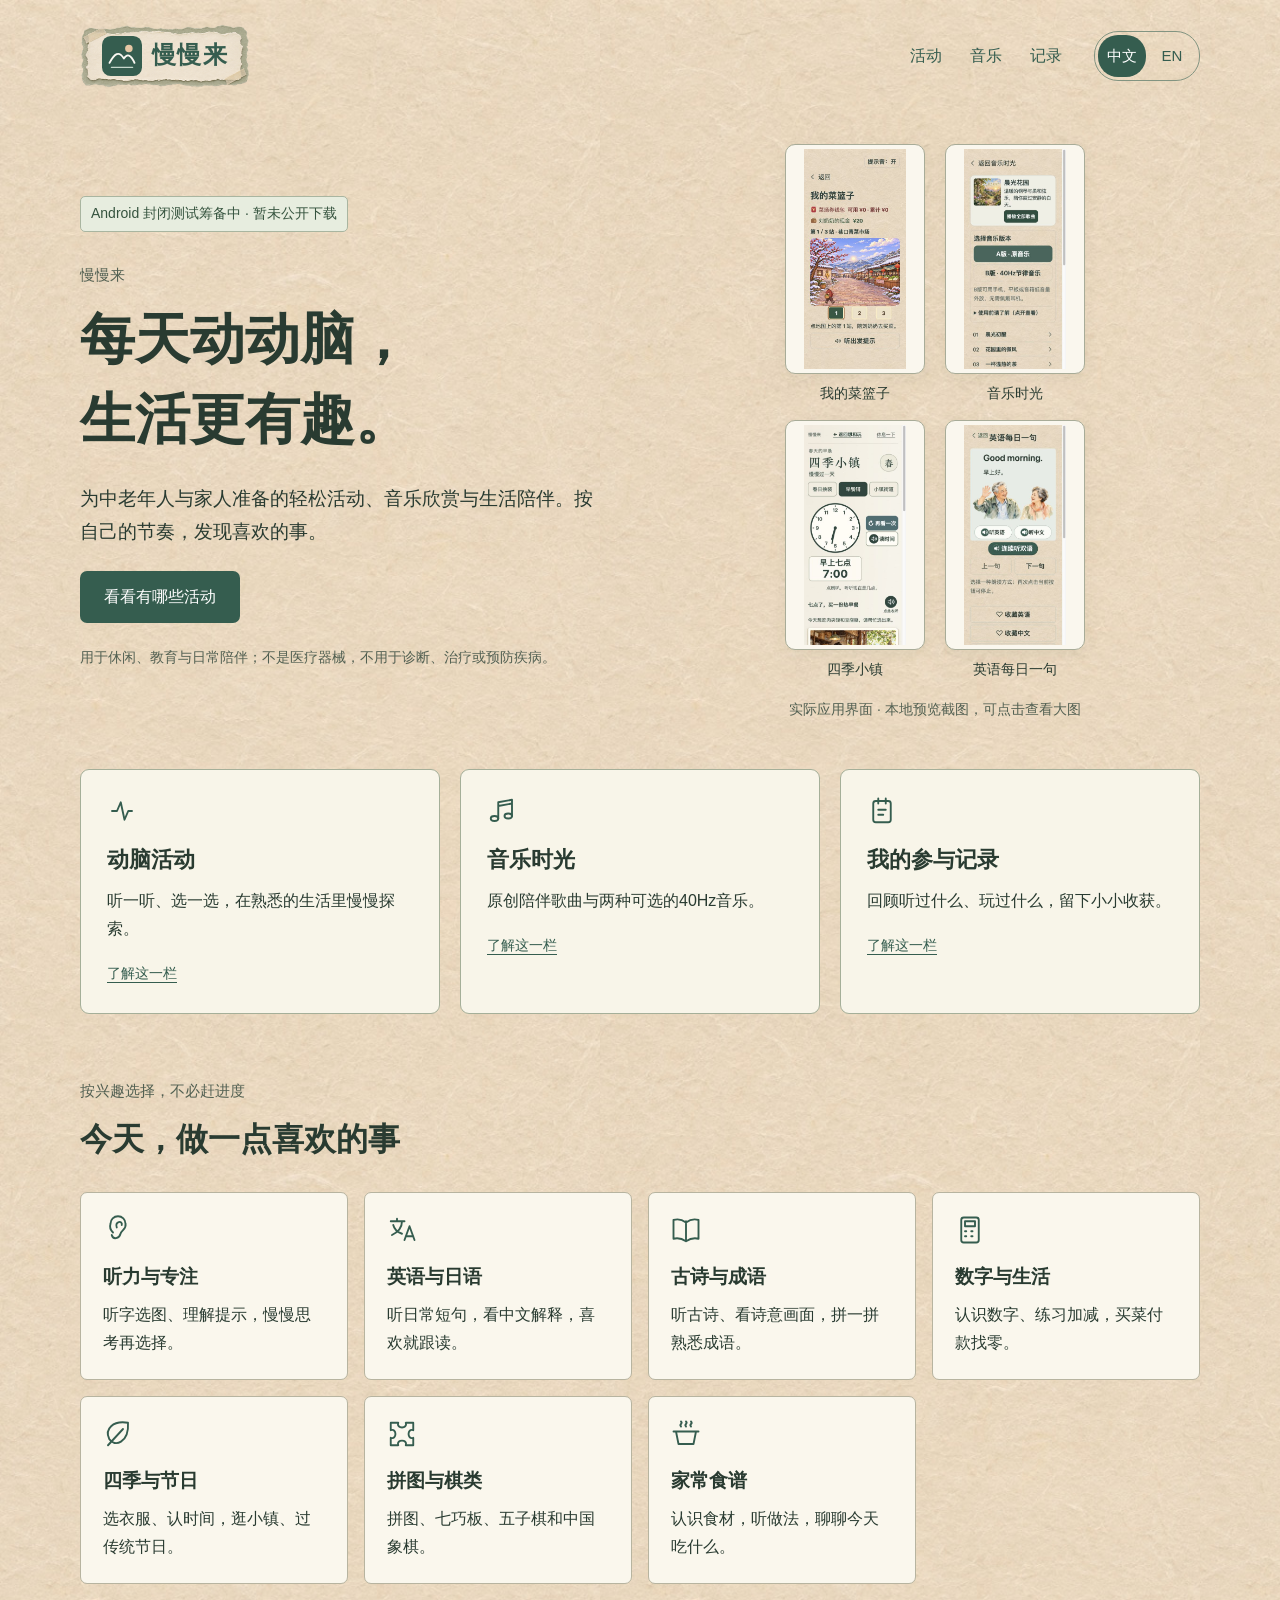
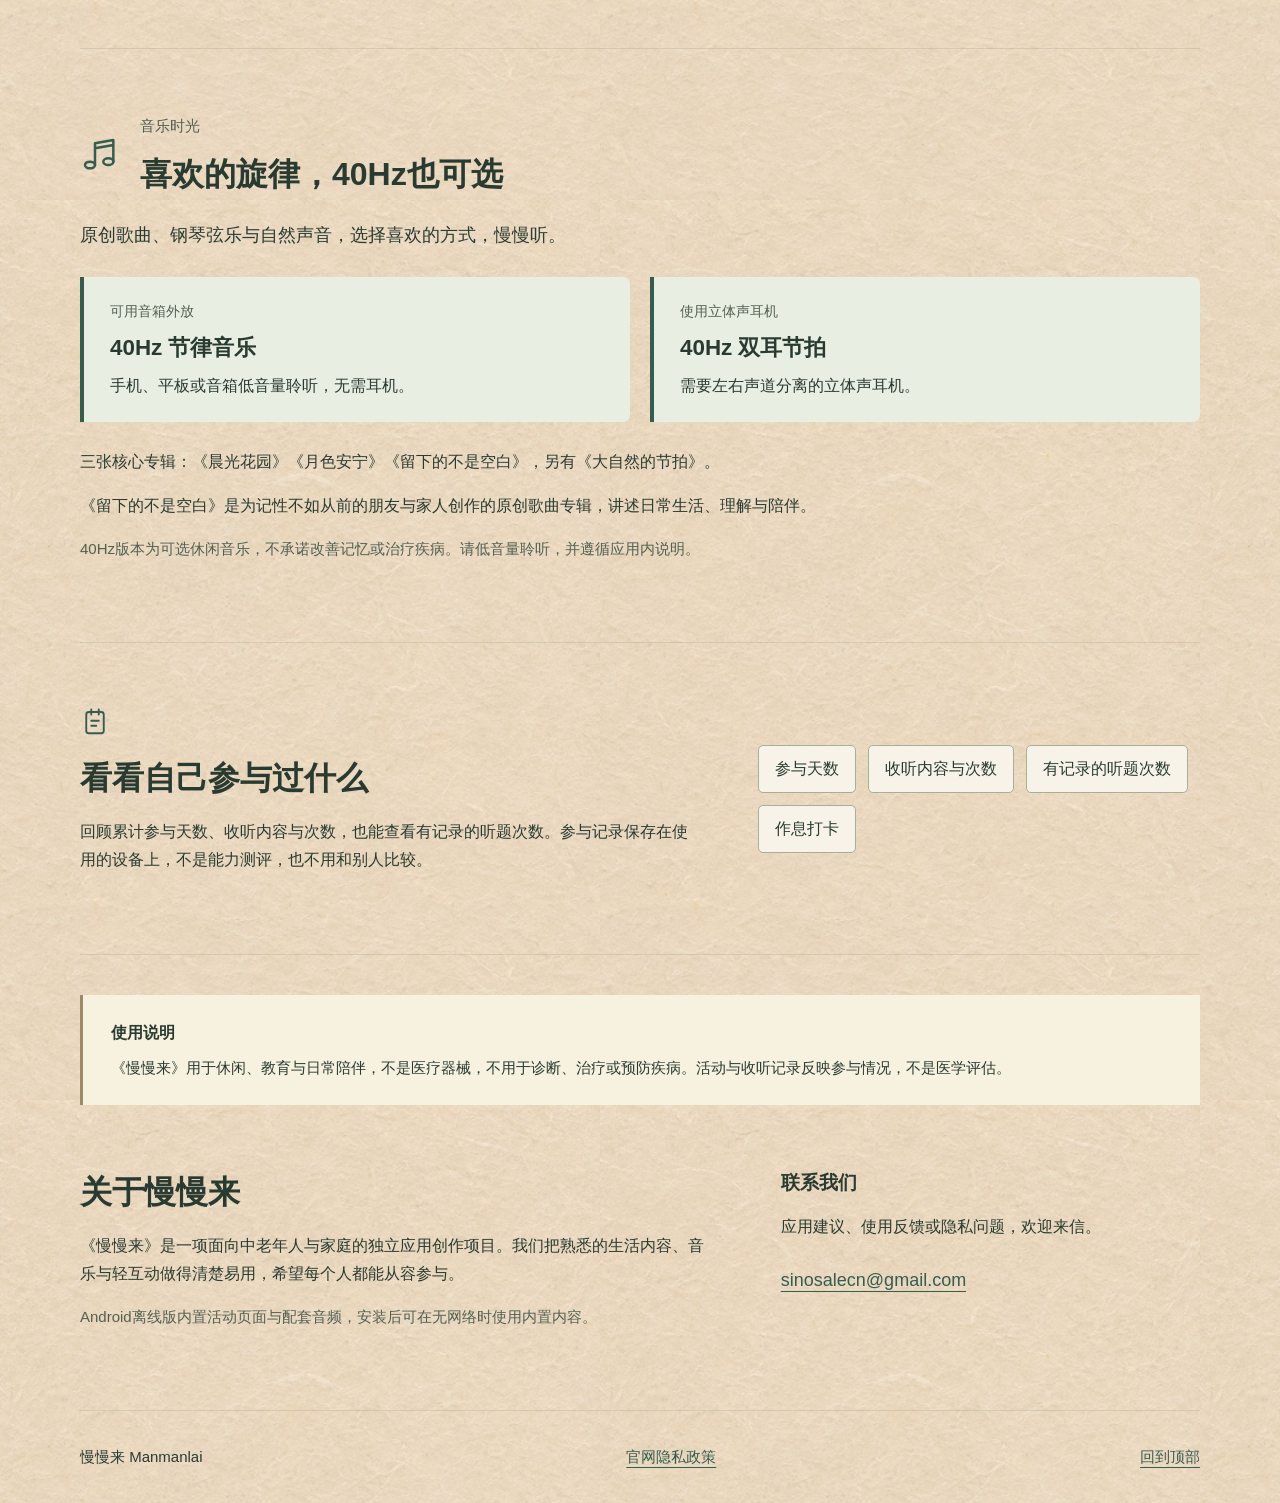
==== commit 9109fa63: "Remove duplicate transliterations near Chinese titles" ====
--- a/index.html
+++ b/index.html
@@ -16,7 +16,7 @@
 <body>
   <a class="skip" href="#main">跳到主要内容</a>
   <header class="site-header wrap">
-    <a class="brand" href="./" aria-label="慢慢来首页"><img src="logo.svg" width="40" height="40" alt=""><span>慢慢来<small lang="en">Manmanlai</small></span></a>
+    <a class="brand" href="./" aria-label="慢慢来首页"><img src="logo.svg" width="40" height="40" alt=""><span>慢慢来</span></a>
     <nav class="main-nav" aria-label="页面导航"><a href="#activity">活动</a><a href="#music">音乐</a><a href="#records">记录</a></nav>
     <nav class="languages" aria-label="Language"><a href="./" lang="zh-CN" aria-current="page">中文</a><a href="english.html" lang="en">EN</a></nav>
   </header>
@@ -24,7 +24,7 @@
     <section class="hero" aria-labelledby="hero-title">
       <div class="hero-copy">
         <p class="status">Android 封闭测试筹备中 · 暂未公开下载</p>
-        <p class="eyebrow">慢慢来 Manmanlai</p>
+        <p class="eyebrow">慢慢来</p>
         <h1 id="hero-title">每天动动脑，<br>生活更有趣。</h1>
         <p class="intro">为中老年人与家人准备的轻松活动、音乐欣赏与生活陪伴。按自己的节奏，发现喜欢的事。</p>
         <a class="button" href="#activity">看看有哪些活动</a>
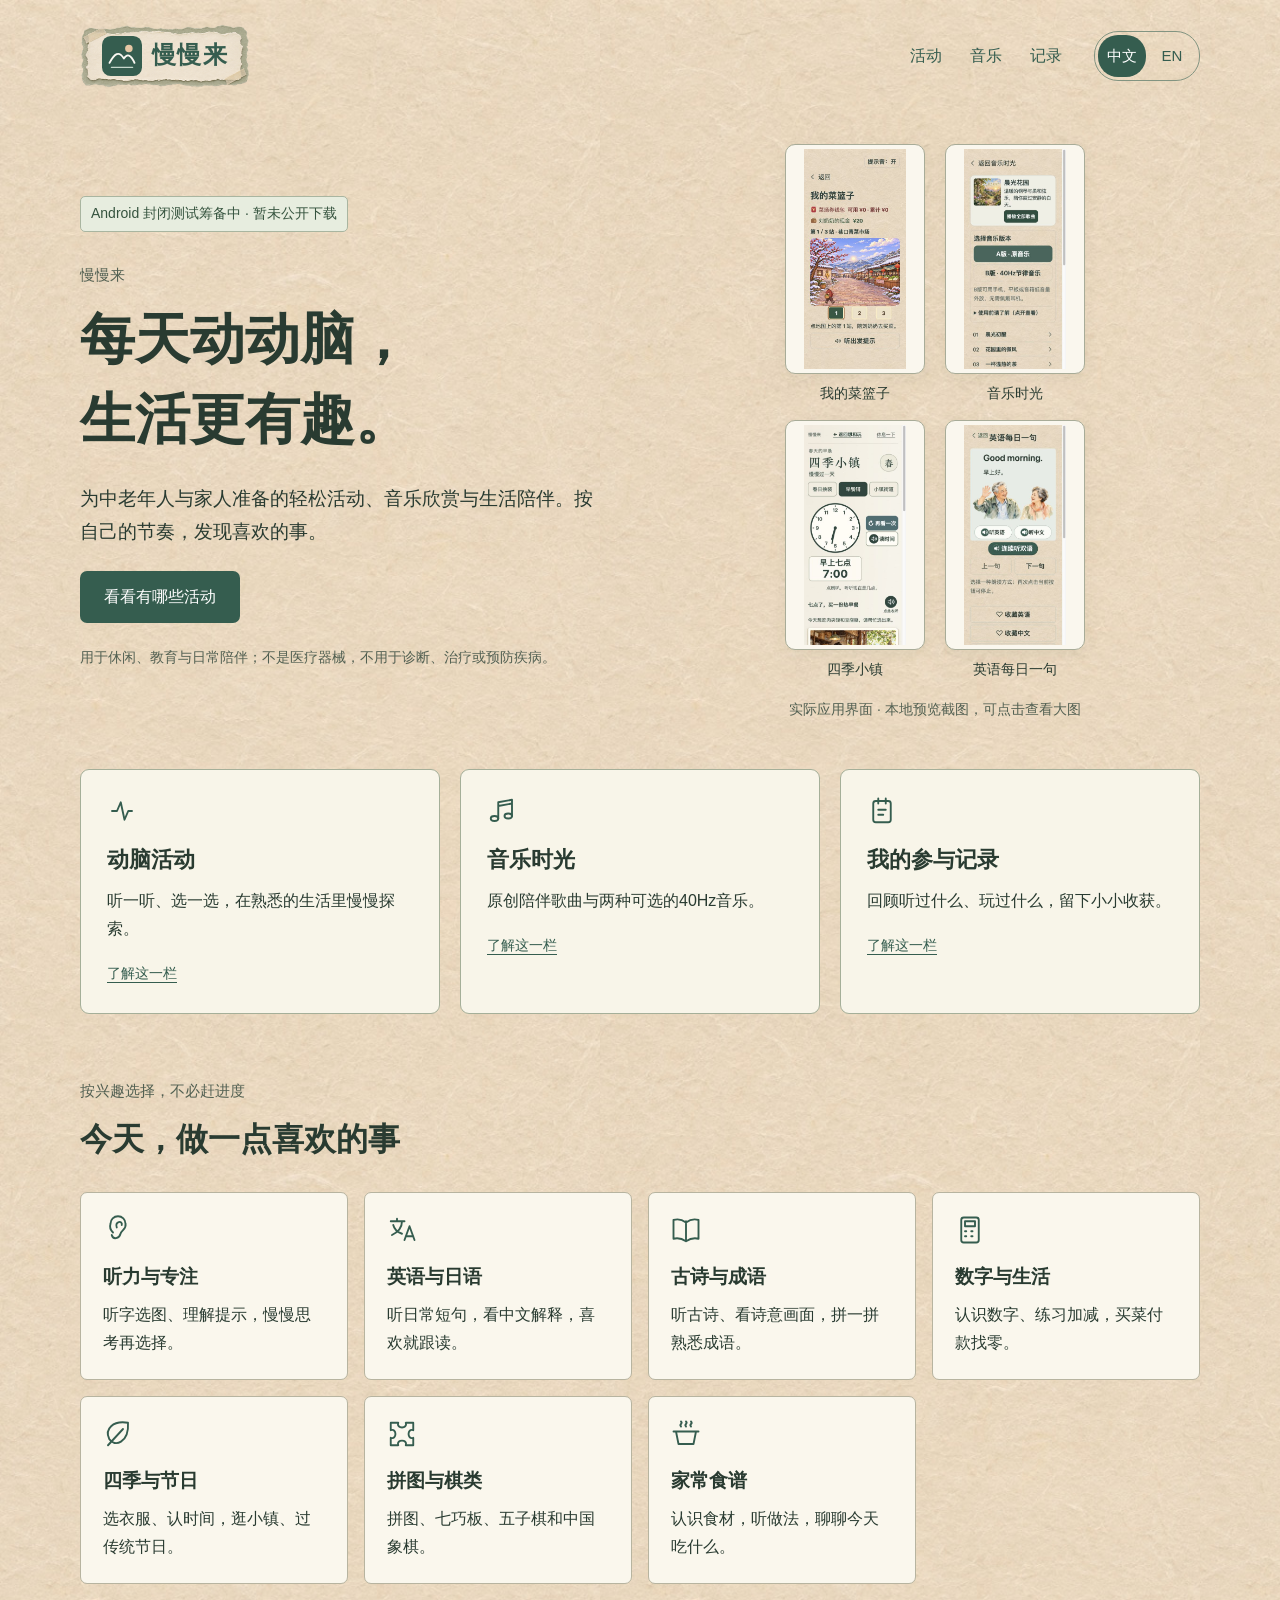
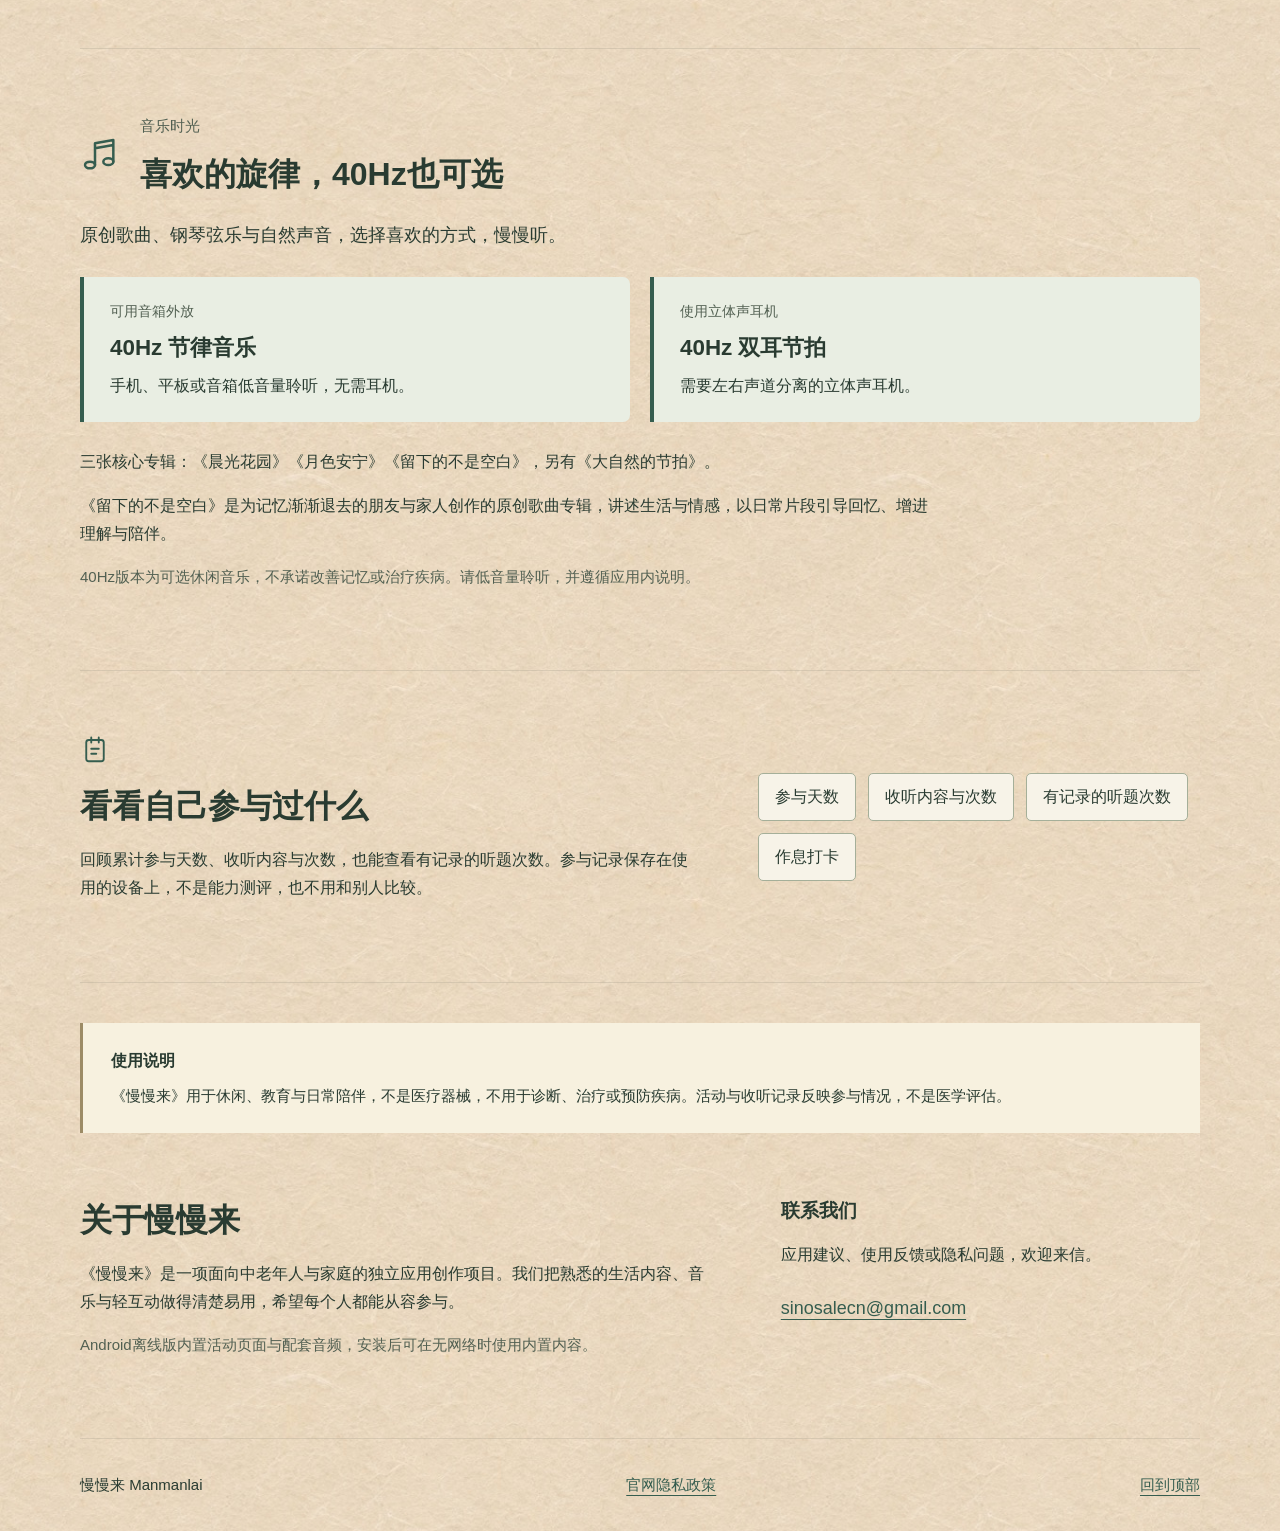
==== commit 417bbf75: "Refine song album description" ====
--- a/index.html
+++ b/index.html
@@ -42,7 +42,7 @@
       <p class="music-intro">原创歌曲、钢琴弦乐与自然声音，选择喜欢的方式，慢慢听。</p>
       <div class="music-options"><div class="music-option"><span class="option-kind">可用音箱外放</span><h3>40Hz 节律音乐</h3><p>手机、平板或音箱低音量聆听，无需耳机。</p></div><div class="music-option"><span class="option-kind">使用立体声耳机</span><h3>40Hz 双耳节拍</h3><p>需要左右声道分离的立体声耳机。</p></div></div>
       <p class="album-note">三张核心专辑：《晨光花园》《月色安宁》《留下的不是空白》，另有《大自然的节拍》。</p>
-      <p class="album-note">《留下的不是空白》是为记性不如从前的朋友与家人创作的原创歌曲专辑，讲述日常生活、理解与陪伴。</p>
+      <p class="album-note">《留下的不是空白》是为记忆渐渐退去的朋友与家人创作的原创歌曲专辑，讲述生活与情感，以日常片段引导回忆、增进理解与陪伴。</p>
       <p class="small-note">40Hz版本为可选休闲音乐，不承诺改善记忆或治疗疾病。请低音量聆听，并遵循应用内说明。</p>
     </section>
     <section id="records" class="section records" aria-labelledby="records-title">
